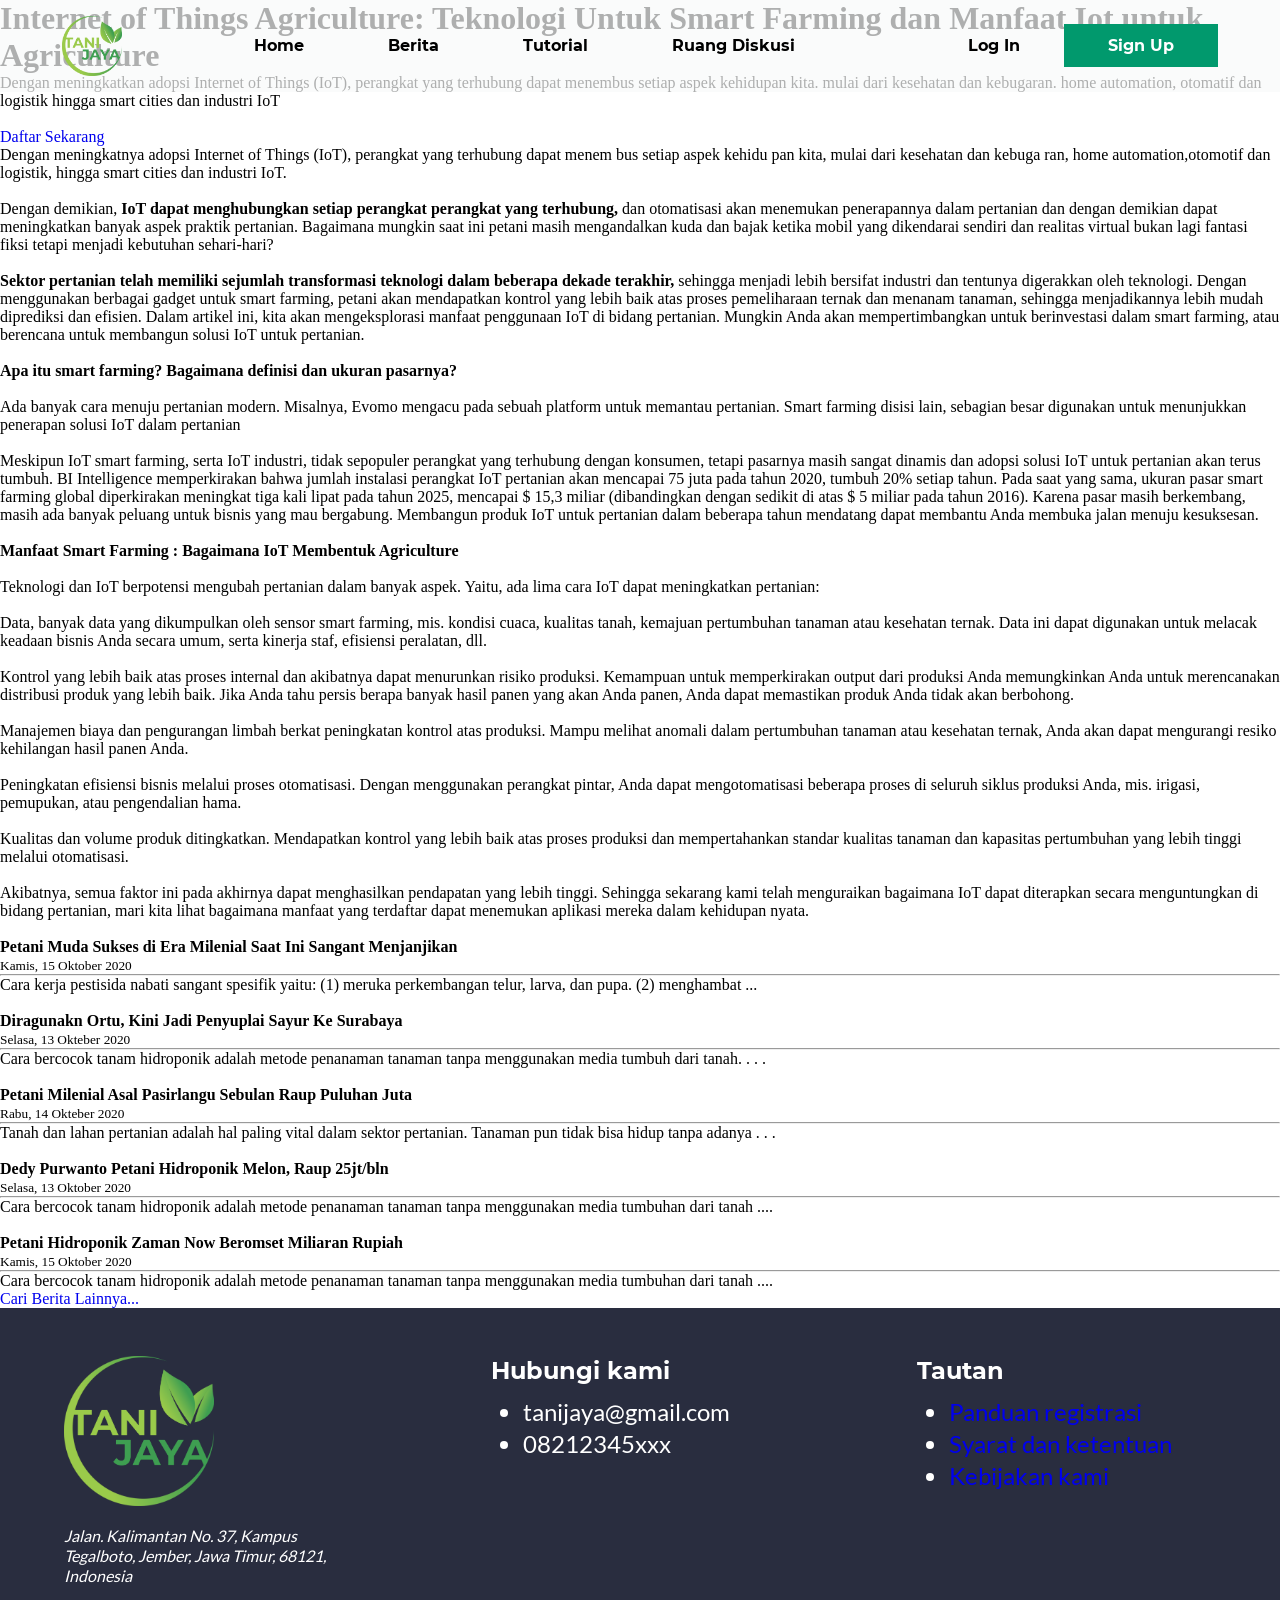
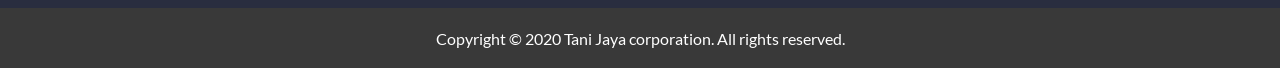
==== berita.html @ a533e1bf "menyelsaikan halaman web berita" ====
<!DOCTYPE html>
<html lang="en">
<head>
    <meta charset="UTF-8">
    <meta name="viewport" content="width=device-width, initial-scale=1.0">
    <title>Berita</title>
    <link rel="stylesheet" href="css/global.css">
    <link rel="stylesheet" href="css/berita.css">
</head>
<body>
    
   <nav>
       <div class="container">
           <div class="logo">
               <a href="index.html">
                   <img src="images/LOGO.png" alt="">
               </a>
           </div>
           <div class="fitur">
               <ul>
                   <li><a href="index.html">Home</a></li> 
                   <li><a href="berita.html">Berita</a></li>
                   <li><a href="tutorial.html">Tutorial</a></li>
                   <li><a href="ruangDiskusi.html">Ruang Diskusi</a></li>
               </ul>
           </div>
           <div class="login">
               <ul>
                   <li class="buton"><a href="login.html">Log In</a></li>
                   <li class="button"><a href="register.html">Sign Up</a></li>
               </ul>
           </div>
       </div>
   </nav> 

    <div class="content_banner">
        <div class="content">
            <h1>Internet of Things Agriculture: Teknologi Untuk Smart Farming dan Manfaat Iot untuk Agriculture</h1>
            <p>Dengan meningkatkan adopsi Internet of Things (IoT), perangkat yang terhubung dapat menembus setiap aspek kehidupan kita. 
                mulai dari kesehatan dan kebugaran. home automation, otomatif dan logistik hingga smart cities dan industri IoT</p>
            <br>
            <span class="button"><a href="register.html">Daftar Sekarang</a></span>
        </div>
    </div>

    <div class="content_berita">
        <p>Dengan meningkatnya adopsi Internet of Things (IoT), perangkat yang terhubung dapat menem bus setiap aspek kehidu pan kita, mulai dari kesehatan 
            dan kebuga ran, home automation,otomotif dan logistik, hingga smart cities dan industri IoT.</p>
        <br>
        <p>Dengan demikian,<b> IoT dapat menghubungkan setiap perangkat perangkat yang terhubung,</b> dan otomatisasi akan menemukan penerapannya dalam 
            pertanian dan dengan demikian dapat meningkatkan banyak aspek praktik pertanian. Bagaimana mungkin saat ini petani masih mengandalkan 
            kuda dan bajak ketika mobil yang dikendarai sendiri dan realitas virtual bukan lagi fantasi fiksi tetapi menjadi kebutuhan sehari-hari?</p>

        <img src="images/berita/sapi.jpeg" alt="">

        <p><b>Sektor pertanian telah memiliki sejumlah transformasi teknologi dalam beberapa dekade terakhir,</b> sehingga menjadi lebih bersifat industri dan 
            tentunya digerakkan oleh teknologi. Dengan menggunakan berbagai gadget untuk smart farming, petani akan mendapatkan kontrol yang lebih baik atas proses 
            pemeliharaan ternak dan menanam tanaman, sehingga menjadikannya lebih mudah diprediksi dan efisien. Dalam artikel ini, kita akan mengeksplorasi manfaat
            penggunaan IoT di bidang pertanian. Mungkin Anda akan mempertimbangkan untuk berinvestasi dalam smart farming, atau berencana untuk membangun solusi IoT 
            untuk pertanian.</p>
        <br>

        <p><b>Apa itu smart farming? Bagaimana definisi dan ukuran pasarnya? </b></p>
        <br>
        <p>Ada banyak cara menuju pertanian modern. Misalnya, Evomo mengacu pada sebuah platform untuk memantau pertanian. Smart farming disisi lain, sebagian besar digunakan untuk menunjukkan penerapan solusi IoT dalam pertanian</p>
        
            <img src="images/berita/iot.jpg" alt="">
        
        <p>Meskipun IoT smart farming, serta IoT industri, tidak sepopuler perangkat yang terhubung dengan konsumen, tetapi pasarnya masih sangat dinamis dan adopsi 
            solusi IoT untuk pertanian akan terus tumbuh. BI Intelligence memperkirakan bahwa jumlah instalasi perangkat IoT pertanian akan mencapai 75 juta pada 
            tahun 2020, tumbuh 20% setiap tahun. Pada saat yang sama, ukuran pasar smart farming global diperkirakan meningkat tiga kali lipat pada tahun 2025, 
            mencapai $ 15,3 miliar (dibandingkan dengan sedikit di atas $ 5 miliar pada tahun 2016). Karena pasar masih berkembang, masih ada banyak peluang untuk 
            bisnis yang mau bergabung. Membangun produk IoT untuk pertanian dalam beberapa tahun mendatang dapat membantu Anda membuka jalan menuju kesuksesan.</p>
        <br>
        <p><b>Manfaat Smart Farming : Bagaimana IoT Membentuk Agriculture </b></p>
        <br>
        <p>Teknologi dan IoT berpotensi mengubah pertanian dalam banyak aspek. Yaitu, ada lima cara IoT dapat meningkatkan pertanian: </p>
        <br>
        <p>Data, banyak data yang dikumpulkan oleh sensor smart farming, mis. kondisi cuaca, kualitas tanah, kemajuan pertumbuhan tanaman atau kesehatan ternak. 
            Data ini dapat digunakan untuk melacak keadaan bisnis Anda secara umum, serta kinerja staf, efisiensi peralatan, dll.</p>
        <br>
        <p>Kontrol yang lebih baik atas proses internal dan akibatnya dapat menurunkan risiko produksi. Kemampuan untuk memperkirakan output dari produksi Anda 
            memungkinkan Anda untuk merencanakan distribusi produk yang lebih baik. Jika Anda tahu persis berapa banyak hasil panen yang akan Anda panen, Anda dapat 
            memastikan produk Anda tidak akan berbohong.</p>
        <br>
        <p>Manajemen biaya dan pengurangan limbah berkat peningkatan kontrol atas produksi. Mampu melihat anomali dalam pertumbuhan tanaman atau kesehatan ternak, 
            Anda akan dapat mengurangi resiko kehilangan hasil panen Anda.</p>
        <br>
        <p>Peningkatan efisiensi bisnis melalui proses otomatisasi. Dengan menggunakan perangkat pintar, Anda dapat mengotomatisasi beberapa proses di seluruh 
            siklus produksi Anda, mis. irigasi, pemupukan, atau pengendalian hama.</p>
        <br>
        <p>Kualitas dan volume produk ditingkatkan. Mendapatkan kontrol yang lebih baik atas proses produksi dan mempertahankan standar kualitas tanaman dan 
            kapasitas pertumbuhan yang lebih tinggi melalui otomatisasi.</p>
        <br>
        <p>Akibatnya, semua faktor ini pada akhirnya dapat menghasilkan pendapatan yang lebih tinggi. Sehingga sekarang kami telah menguraikan bagaimana IoT dapat 
            diterapkan secara menguntungkan di bidang pertanian, mari kita lihat bagaimana manfaat yang terdaftar dapat menemukan aplikasi mereka dalam kehidupan nyata.</p>
    </div>

    <div class="berita_samping">
        <div class="card">
            <div class="gambar">
                <img src="images/berita/sayur1.jpg" alt="">
            </div>
            <div class="text">
                <h4>Petani Muda Sukses di Era Milenial Saat Ini Sangant Menjanjikan</h4>
                <small>Kamis, 15 Oktober 2020</small>
                <hr>
                <p>Cara kerja pestisida nabati sangant spesifik yaitu: (1) meruka perkembangan telur, larva, dan pupa. (2) menghambat ...</p>
            </div>
        </div>

        <div class="card">
            <div class="gambar">
                <img src="images/berita/sayur2.jpg" alt="">
            </div>
            <div class="text">
                <h4>Diragunakn Ortu, Kini Jadi Penyuplai Sayur Ke Surabaya</h4>
                <small>Selasa, 13 Okteber 2020</small>
                <hr>
                <p>Cara bercocok tanam hidroponik adalah metode penanaman tanaman tanpa menggunakan media tumbuh dari tanah.
                    . . .</p>
            </div>
        </div>

        <div class="card">
            <div class="gambar">
                <img src="images/berita/paprika.jpg" alt="">
            </div>
            <div class="text">
                <h4>Petani Milenial Asal Pasirlangu Sebulan Raup Puluhan Juta</h4>
                <small>Rabu, 14 Okteber 2020</small>
                <hr>
                <p>Tanah dan lahan pertanian adalah hal paling vital dalam sektor pertanian. Tanaman pun tidak bisa hidup
                    tanpa adanya . . .</p>
            </div>
        </div>

        <div class="card">
            <div class="gambar">
                <img src="images/berita/melon.jpeg" alt="">
            </div>
            <div class="text">
                <h4>Dedy Purwanto Petani Hidroponik Melon, Raup 25jt/bln</h4>
                <small>Selasa, 13 Oktober 2020</small>
                <hr>
                <p>Cara bercocok tanam hidroponik adalah metode penanaman tanaman tanpa menggunakan media tumbuhan dari 
                    tanah ....</p>
            </div>
        </div>

        <div class="card">
            <div class="gambar">
                <img src="images/berita/sayur3.jpg" alt="">
            </div>
            <div class="text">
                <h4>Petani Hidroponik Zaman Now Beromset Miliaran Rupiah</h4>
                <small>Kamis, 15 Oktober 2020</small>
                <hr>
                <p>Cara bercocok tanam hidroponik adalah metode penanaman tanaman tanpa menggunakan media tumbuhan dari 
                    tanah ....</p> 
            </div>
        </div>
        <a class="link" href="#">Cari Berita Lainnya...</a>
    </div>

    <div class="footer1 flex">
        <div class="content">
            <img src="images/LOGO.png" alt="">
            <div class="">
                <i>Jalan. Kalimantan No. 37, Kampus Tegalboto, Jember, Jawa Timur, 68121, Indonesia</i>
            </div>
        </div>
        <div class="content">
            <h2>Hubungi kami</h2>
            <ul>
                <li>tanijaya@gmail.com</li>
                <li>08212345xxx</li>
            </ul>
        </div>
        <div class="content">
            <h2>Tautan</h2>
            <ul>
                <li><a href="#">Panduan registrasi</a></li>
                <li><a href="#">Syarat dan ketentuan</a></li>
                <li><a href="#">Kebijakan kami</a></li>
            </ul>
        </div>
    </div>

    <div class="footer2 flex">
        <small>Copyright © 2020 Tani Jaya corporation. All rights reserved.</small>
    </div>
</body>
</html>
---- css/global.css ----
* {
  padding: 0;
  margin: 0;
  text-decoration: none;
  box-sizing: border-box;
}

:root {
  --hijau-tua: #01996D;
  --hijau-muda: #A0EA26;
}

.flex {
  display: flex;
}


/* NAVBAR */
nav {
  width: 100%;
  background: rgba(248, 249, 250, .7);
  position: fixed;
}

nav .container {
  display: flex;
  justify-content: space-around;
  width: 100%;
  padding: 1rem;
}

.logo {
  height: 60px;
  width: 60px;
}

.logo img {
  height: 100%;
  width: 100%;
}

.fitur ul,
.login ul {
  margin: 0 auto;
  padding: 0;
}

.fitur ul li,
.login ul li {
  list-style: none;
  display: inline-block;
  padding: 20px;
  transition: .5s;
}

.fitur ul li a:hover {
  background: var(--hijau-tua);
  color: #fff;
}

.fitur ul li a,
.login ul li a {
  text-decoration: none;
  color: black;
  padding: 20px;
  font-family: "Montserrat-Bold";
  transition: 0.2s;
}

.login ul li a:hover {
  border-bottom: 3px solid var(--hijau-tua);
}

.login .button {
  padding: 12px 24px;
  background: var(--hijau-tua);
  color: #fff;
}

.login .button a {
  color: #fff;
}

/* FOOTER */
.footer1 {
  height: 300px;
  background: #292D3F;
}

.footer1 .content {
  width: 33.33vmax;
  padding: 3rem 4rem;
  color: #fff;
}

.footer1 .content:nth-child(1) img {
  height: 150px;
  width: 150px;
  margin-bottom: 1rem;
}

.footer1 .content:nth-child(1) i {
  font-family: "Lato-Regular";
}

.footer1 .content:nth-child(2) h2,
.footer1 .content:nth-child(3) h2 {
  font-family: "Montserrat-Bold";
}

.footer1 .content:nth-child(2) ul,
.footer1 .content:nth-child(3) ul {
  font-family: "Lato-Regular";
  padding: 0.7rem 2rem;
  font-size: 1.5rem;
  line-height: 2rem;
}

.footer2 {
  height: 60px;
  background: #393939;
}

.footer2 small {
  margin: auto;
  color: #fff;
  font-size: 1rem;
  font-family: "Lato-Regular";
}

/* FONT */

@font-face {
  font-family: Montserrat-Bold;
  src: url('../font/montserrat/Montserrat-Bold.ttf');
}

@font-face {
  font-family: Montserrat-Regular;
  src: url('../font/montserrat/Montserrat-Regular.ttf');
}

@font-face {
  font-family: Montserrat-Light;
  src: url('../font/montserrat/Montserrat-Light.ttf');
}

@font-face {
  font-family: Georgia-Bold;
  src: url('../font/georgia/georgiab.woff');
}

@font-face {
  font-family: Lato-Regular;
  src: url('../font/Lato/Lato-Regular.ttf');
}
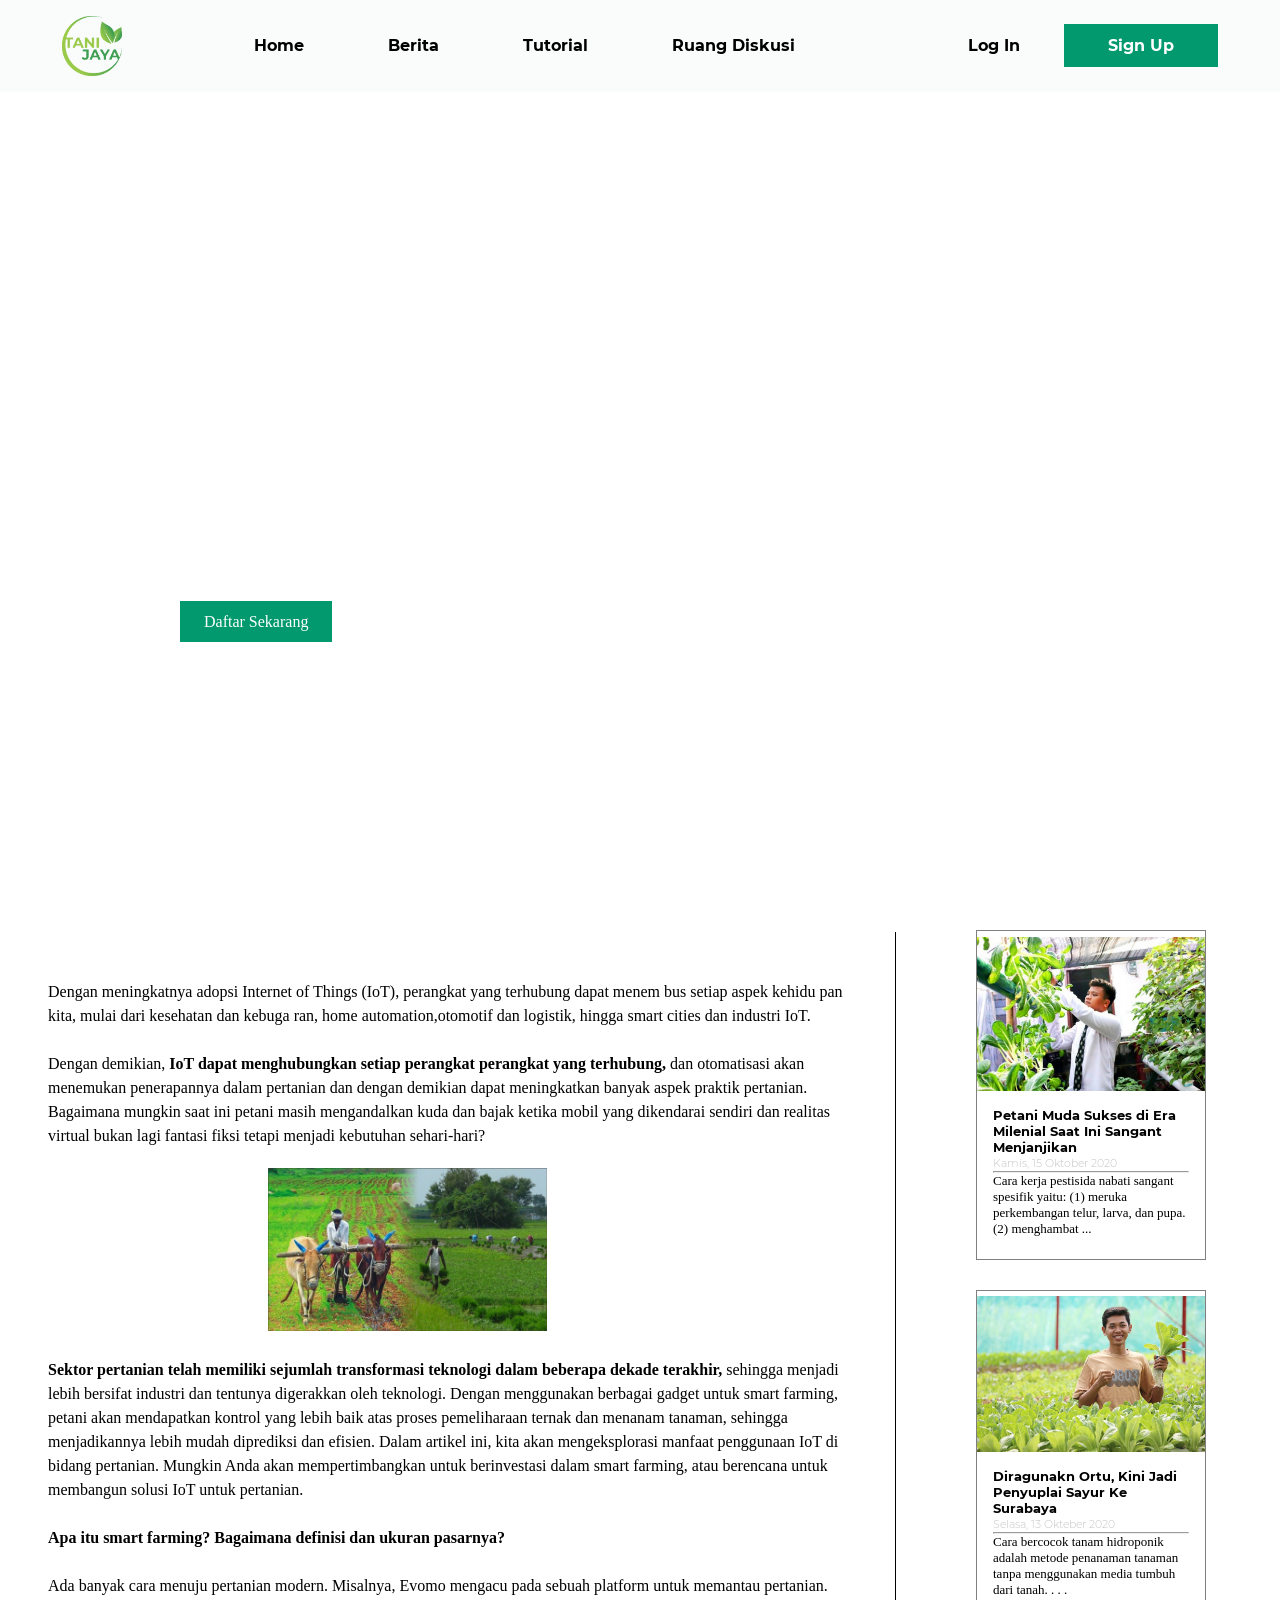
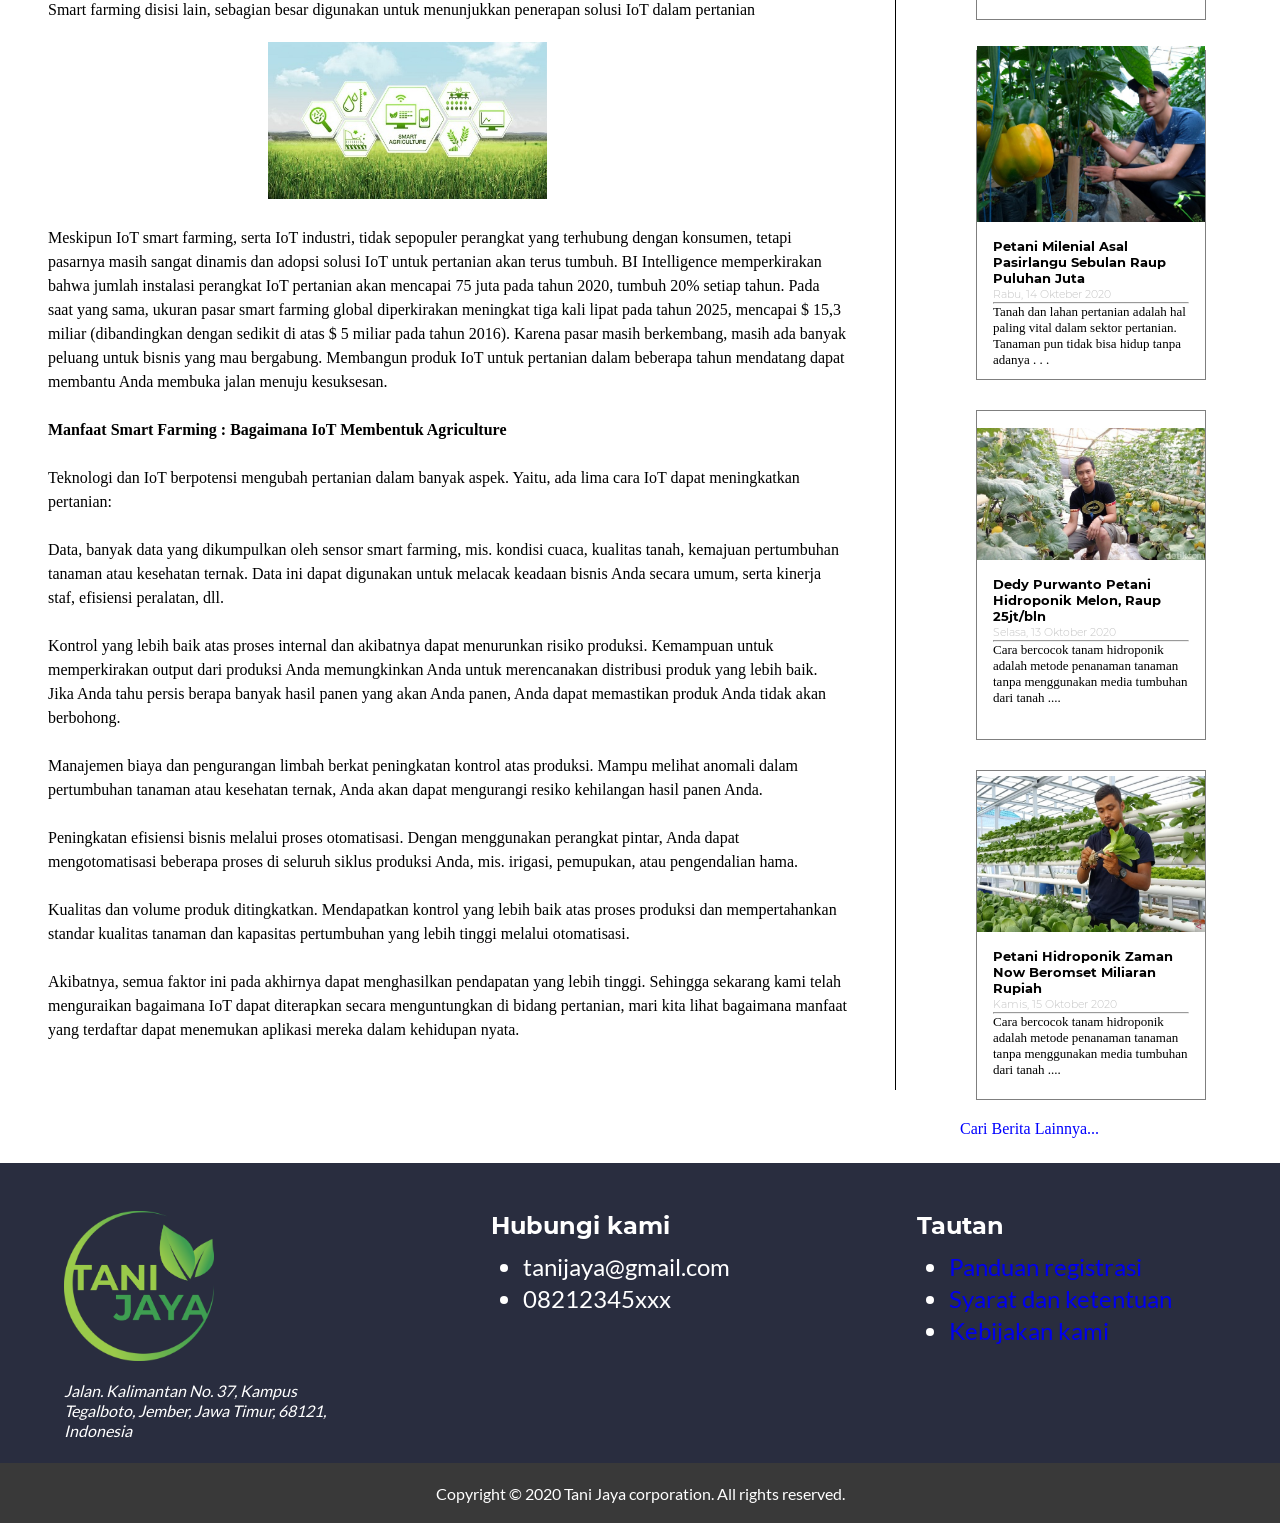
==== commit a851635e: "responsif berita" ====
--- a/berita.html
+++ b/berita.html
@@ -1,194 +1,229 @@
 <!DOCTYPE html>
 <html lang="en">
+
 <head>
-    <meta charset="UTF-8">
-    <meta name="viewport" content="width=device-width, initial-scale=1.0">
-    <title>Berita</title>
-    <link rel="stylesheet" href="css/global.css">
-    <link rel="stylesheet" href="css/berita.css">
+  <meta charset="UTF-8">
+  <meta name="viewport" content="width=device-width, initial-scale=1.0">
+  <title>Berita</title>
+  <link rel="stylesheet" href="css/global.css">
+  <link rel="stylesheet" href="css/berita.css">
 </head>
+
 <body>
-    
-   <nav>
-       <div class="container">
-           <div class="logo">
-               <a href="index.html">
-                   <img src="images/LOGO.png" alt="">
-               </a>
-           </div>
-           <div class="fitur">
-               <ul>
-                   <li><a href="index.html">Home</a></li> 
-                   <li><a href="berita.html">Berita</a></li>
-                   <li><a href="tutorial.html">Tutorial</a></li>
-                   <li><a href="ruangDiskusi.html">Ruang Diskusi</a></li>
-               </ul>
-           </div>
-           <div class="login">
-               <ul>
-                   <li class="buton"><a href="login.html">Log In</a></li>
-                   <li class="button"><a href="register.html">Sign Up</a></li>
-               </ul>
-           </div>
-       </div>
-   </nav> 
-
-    <div class="content_banner">
-        <div class="content">
-            <h1>Internet of Things Agriculture: Teknologi Untuk Smart Farming dan Manfaat Iot untuk Agriculture</h1>
-            <p>Dengan meningkatkan adopsi Internet of Things (IoT), perangkat yang terhubung dapat menembus setiap aspek kehidupan kita. 
-                mulai dari kesehatan dan kebugaran. home automation, otomatif dan logistik hingga smart cities dan industri IoT</p>
-            <br>
-            <span class="button"><a href="register.html">Daftar Sekarang</a></span>
-        </div>
-    </div>
-
-    <div class="content_berita">
-        <p>Dengan meningkatnya adopsi Internet of Things (IoT), perangkat yang terhubung dapat menem bus setiap aspek kehidu pan kita, mulai dari kesehatan 
-            dan kebuga ran, home automation,otomotif dan logistik, hingga smart cities dan industri IoT.</p>
-        <br>
-        <p>Dengan demikian,<b> IoT dapat menghubungkan setiap perangkat perangkat yang terhubung,</b> dan otomatisasi akan menemukan penerapannya dalam 
-            pertanian dan dengan demikian dapat meningkatkan banyak aspek praktik pertanian. Bagaimana mungkin saat ini petani masih mengandalkan 
-            kuda dan bajak ketika mobil yang dikendarai sendiri dan realitas virtual bukan lagi fantasi fiksi tetapi menjadi kebutuhan sehari-hari?</p>
-
-        <img src="images/berita/sapi.jpeg" alt="">
-
-        <p><b>Sektor pertanian telah memiliki sejumlah transformasi teknologi dalam beberapa dekade terakhir,</b> sehingga menjadi lebih bersifat industri dan 
-            tentunya digerakkan oleh teknologi. Dengan menggunakan berbagai gadget untuk smart farming, petani akan mendapatkan kontrol yang lebih baik atas proses 
-            pemeliharaan ternak dan menanam tanaman, sehingga menjadikannya lebih mudah diprediksi dan efisien. Dalam artikel ini, kita akan mengeksplorasi manfaat
-            penggunaan IoT di bidang pertanian. Mungkin Anda akan mempertimbangkan untuk berinvestasi dalam smart farming, atau berencana untuk membangun solusi IoT 
-            untuk pertanian.</p>
-        <br>
-
-        <p><b>Apa itu smart farming? Bagaimana definisi dan ukuran pasarnya? </b></p>
-        <br>
-        <p>Ada banyak cara menuju pertanian modern. Misalnya, Evomo mengacu pada sebuah platform untuk memantau pertanian. Smart farming disisi lain, sebagian besar digunakan untuk menunjukkan penerapan solusi IoT dalam pertanian</p>
-        
-            <img src="images/berita/iot.jpg" alt="">
-        
-        <p>Meskipun IoT smart farming, serta IoT industri, tidak sepopuler perangkat yang terhubung dengan konsumen, tetapi pasarnya masih sangat dinamis dan adopsi 
-            solusi IoT untuk pertanian akan terus tumbuh. BI Intelligence memperkirakan bahwa jumlah instalasi perangkat IoT pertanian akan mencapai 75 juta pada 
-            tahun 2020, tumbuh 20% setiap tahun. Pada saat yang sama, ukuran pasar smart farming global diperkirakan meningkat tiga kali lipat pada tahun 2025, 
-            mencapai $ 15,3 miliar (dibandingkan dengan sedikit di atas $ 5 miliar pada tahun 2016). Karena pasar masih berkembang, masih ada banyak peluang untuk 
-            bisnis yang mau bergabung. Membangun produk IoT untuk pertanian dalam beberapa tahun mendatang dapat membantu Anda membuka jalan menuju kesuksesan.</p>
-        <br>
-        <p><b>Manfaat Smart Farming : Bagaimana IoT Membentuk Agriculture </b></p>
-        <br>
-        <p>Teknologi dan IoT berpotensi mengubah pertanian dalam banyak aspek. Yaitu, ada lima cara IoT dapat meningkatkan pertanian: </p>
-        <br>
-        <p>Data, banyak data yang dikumpulkan oleh sensor smart farming, mis. kondisi cuaca, kualitas tanah, kemajuan pertumbuhan tanaman atau kesehatan ternak. 
-            Data ini dapat digunakan untuk melacak keadaan bisnis Anda secara umum, serta kinerja staf, efisiensi peralatan, dll.</p>
-        <br>
-        <p>Kontrol yang lebih baik atas proses internal dan akibatnya dapat menurunkan risiko produksi. Kemampuan untuk memperkirakan output dari produksi Anda 
-            memungkinkan Anda untuk merencanakan distribusi produk yang lebih baik. Jika Anda tahu persis berapa banyak hasil panen yang akan Anda panen, Anda dapat 
-            memastikan produk Anda tidak akan berbohong.</p>
-        <br>
-        <p>Manajemen biaya dan pengurangan limbah berkat peningkatan kontrol atas produksi. Mampu melihat anomali dalam pertumbuhan tanaman atau kesehatan ternak, 
-            Anda akan dapat mengurangi resiko kehilangan hasil panen Anda.</p>
-        <br>
-        <p>Peningkatan efisiensi bisnis melalui proses otomatisasi. Dengan menggunakan perangkat pintar, Anda dapat mengotomatisasi beberapa proses di seluruh 
-            siklus produksi Anda, mis. irigasi, pemupukan, atau pengendalian hama.</p>
-        <br>
-        <p>Kualitas dan volume produk ditingkatkan. Mendapatkan kontrol yang lebih baik atas proses produksi dan mempertahankan standar kualitas tanaman dan 
-            kapasitas pertumbuhan yang lebih tinggi melalui otomatisasi.</p>
-        <br>
-        <p>Akibatnya, semua faktor ini pada akhirnya dapat menghasilkan pendapatan yang lebih tinggi. Sehingga sekarang kami telah menguraikan bagaimana IoT dapat 
-            diterapkan secara menguntungkan di bidang pertanian, mari kita lihat bagaimana manfaat yang terdaftar dapat menemukan aplikasi mereka dalam kehidupan nyata.</p>
-    </div>
-
-    <div class="berita_samping">
-        <div class="card">
-            <div class="gambar">
-                <img src="images/berita/sayur1.jpg" alt="">
-            </div>
-            <div class="text">
-                <h4>Petani Muda Sukses di Era Milenial Saat Ini Sangant Menjanjikan</h4>
-                <small>Kamis, 15 Oktober 2020</small>
-                <hr>
-                <p>Cara kerja pestisida nabati sangant spesifik yaitu: (1) meruka perkembangan telur, larva, dan pupa. (2) menghambat ...</p>
-            </div>
-        </div>
-
-        <div class="card">
-            <div class="gambar">
-                <img src="images/berita/sayur2.jpg" alt="">
-            </div>
-            <div class="text">
-                <h4>Diragunakn Ortu, Kini Jadi Penyuplai Sayur Ke Surabaya</h4>
-                <small>Selasa, 13 Okteber 2020</small>
-                <hr>
-                <p>Cara bercocok tanam hidroponik adalah metode penanaman tanaman tanpa menggunakan media tumbuh dari tanah.
-                    . . .</p>
-            </div>
-        </div>
-
-        <div class="card">
-            <div class="gambar">
-                <img src="images/berita/paprika.jpg" alt="">
-            </div>
-            <div class="text">
-                <h4>Petani Milenial Asal Pasirlangu Sebulan Raup Puluhan Juta</h4>
-                <small>Rabu, 14 Okteber 2020</small>
-                <hr>
-                <p>Tanah dan lahan pertanian adalah hal paling vital dalam sektor pertanian. Tanaman pun tidak bisa hidup
-                    tanpa adanya . . .</p>
-            </div>
-        </div>
-
-        <div class="card">
-            <div class="gambar">
-                <img src="images/berita/melon.jpeg" alt="">
-            </div>
-            <div class="text">
-                <h4>Dedy Purwanto Petani Hidroponik Melon, Raup 25jt/bln</h4>
-                <small>Selasa, 13 Oktober 2020</small>
-                <hr>
-                <p>Cara bercocok tanam hidroponik adalah metode penanaman tanaman tanpa menggunakan media tumbuhan dari 
-                    tanah ....</p>
-            </div>
-        </div>
-
-        <div class="card">
-            <div class="gambar">
-                <img src="images/berita/sayur3.jpg" alt="">
-            </div>
-            <div class="text">
-                <h4>Petani Hidroponik Zaman Now Beromset Miliaran Rupiah</h4>
-                <small>Kamis, 15 Oktober 2020</small>
-                <hr>
-                <p>Cara bercocok tanam hidroponik adalah metode penanaman tanaman tanpa menggunakan media tumbuhan dari 
-                    tanah ....</p> 
-            </div>
-        </div>
-        <a class="link" href="#">Cari Berita Lainnya...</a>
-    </div>
-
-    <div class="footer1 flex">
-        <div class="content">
-            <img src="images/LOGO.png" alt="">
-            <div class="">
-                <i>Jalan. Kalimantan No. 37, Kampus Tegalboto, Jember, Jawa Timur, 68121, Indonesia</i>
-            </div>
-        </div>
-        <div class="content">
-            <h2>Hubungi kami</h2>
-            <ul>
-                <li>tanijaya@gmail.com</li>
-                <li>08212345xxx</li>
-            </ul>
-        </div>
-        <div class="content">
-            <h2>Tautan</h2>
-            <ul>
-                <li><a href="#">Panduan registrasi</a></li>
-                <li><a href="#">Syarat dan ketentuan</a></li>
-                <li><a href="#">Kebijakan kami</a></li>
-            </ul>
-        </div>
-    </div>
-
-    <div class="footer2 flex">
-        <small>Copyright © 2020 Tani Jaya corporation. All rights reserved.</small>
-    </div>
+
+  <nav>
+    <div class="container">
+      <div class="logo">
+        <a href="index.html">
+          <img src="images/LOGO.png" alt="">
+        </a>
+      </div>
+      <div class="fitur">
+        <ul>
+          <li><a href="index.html">Home</a></li>
+          <li><a href="berita.html">Berita</a></li>
+          <li><a href="tutorial.html">Tutorial</a></li>
+          <li><a href="ruangDiskusi.html">Ruang Diskusi</a></li>
+        </ul>
+      </div>
+      <div class="login">
+        <ul>
+          <li class="buton"><a href="login.html">Log In</a></li>
+          <li class="button"><a href="register.html">Sign Up</a></li>
+        </ul>
+      </div>
+    </div>
+  </nav>
+
+  <div class="content_banner">
+    <div class="content">
+      <h1>Internet of Things Agriculture: Teknologi Untuk Smart Farming dan Manfaat Iot untuk Agriculture</h1>
+      <p>Dengan meningkatkan adopsi Internet of Things (IoT), perangkat yang terhubung dapat menembus setiap aspek
+        kehidupan kita.
+        mulai dari kesehatan dan kebugaran. home automation, otomatif dan logistik hingga smart cities dan
+        industri IoT</p>
+      <br>
+      <span class="button"><a href="register.html">Daftar Sekarang</a></span>
+    </div>
+  </div>
+
+  <div class="content_berita">
+    <p>Dengan meningkatnya adopsi Internet of Things (IoT), perangkat yang terhubung dapat menem bus setiap aspek
+      kehidu pan kita, mulai dari kesehatan
+      dan kebuga ran, home automation,otomotif dan logistik, hingga smart cities dan industri IoT.</p>
+    <br>
+    <p>Dengan demikian,<b> IoT dapat menghubungkan setiap perangkat perangkat yang terhubung,</b> dan otomatisasi
+      akan menemukan penerapannya dalam
+      pertanian dan dengan demikian dapat meningkatkan banyak aspek praktik pertanian. Bagaimana mungkin saat ini
+      petani masih mengandalkan
+      kuda dan bajak ketika mobil yang dikendarai sendiri dan realitas virtual bukan lagi fantasi fiksi tetapi
+      menjadi kebutuhan sehari-hari?</p>
+
+    <img src="images/berita/sapi.jpeg" alt="">
+
+    <p><b>Sektor pertanian telah memiliki sejumlah transformasi teknologi dalam beberapa dekade terakhir,</b>
+      sehingga menjadi lebih bersifat industri dan
+      tentunya digerakkan oleh teknologi. Dengan menggunakan berbagai gadget untuk smart farming, petani akan
+      mendapatkan kontrol yang lebih baik atas proses
+      pemeliharaan ternak dan menanam tanaman, sehingga menjadikannya lebih mudah diprediksi dan efisien. Dalam
+      artikel ini, kita akan mengeksplorasi manfaat
+      penggunaan IoT di bidang pertanian. Mungkin Anda akan mempertimbangkan untuk berinvestasi dalam smart
+      farming, atau berencana untuk membangun solusi IoT
+      untuk pertanian.</p>
+    <br>
+
+    <p><b>Apa itu smart farming? Bagaimana definisi dan ukuran pasarnya? </b></p>
+    <br>
+    <p>Ada banyak cara menuju pertanian modern. Misalnya, Evomo mengacu pada sebuah platform untuk memantau
+      pertanian. Smart farming disisi lain, sebagian besar digunakan untuk menunjukkan penerapan solusi IoT dalam
+      pertanian</p>
+
+    <img src="images/berita/iot.jpg" alt="">
+
+    <p>Meskipun IoT smart farming, serta IoT industri, tidak sepopuler perangkat yang terhubung dengan konsumen,
+      tetapi pasarnya masih sangat dinamis dan adopsi
+      solusi IoT untuk pertanian akan terus tumbuh. BI Intelligence memperkirakan bahwa jumlah instalasi perangkat
+      IoT pertanian akan mencapai 75 juta pada
+      tahun 2020, tumbuh 20% setiap tahun. Pada saat yang sama, ukuran pasar smart farming global diperkirakan
+      meningkat tiga kali lipat pada tahun 2025,
+      mencapai $ 15,3 miliar (dibandingkan dengan sedikit di atas $ 5 miliar pada tahun 2016). Karena pasar masih
+      berkembang, masih ada banyak peluang untuk
+      bisnis yang mau bergabung. Membangun produk IoT untuk pertanian dalam beberapa tahun mendatang dapat
+      membantu Anda membuka jalan menuju kesuksesan.</p>
+    <br>
+    <p><b>Manfaat Smart Farming : Bagaimana IoT Membentuk Agriculture </b></p>
+    <br>
+    <p>Teknologi dan IoT berpotensi mengubah pertanian dalam banyak aspek. Yaitu, ada lima cara IoT dapat
+      meningkatkan pertanian: </p>
+    <br>
+    <p>Data, banyak data yang dikumpulkan oleh sensor smart farming, mis. kondisi cuaca, kualitas tanah, kemajuan
+      pertumbuhan tanaman atau kesehatan ternak.
+      Data ini dapat digunakan untuk melacak keadaan bisnis Anda secara umum, serta kinerja staf, efisiensi
+      peralatan, dll.</p>
+    <br>
+    <p>Kontrol yang lebih baik atas proses internal dan akibatnya dapat menurunkan risiko produksi. Kemampuan untuk
+      memperkirakan output dari produksi Anda
+      memungkinkan Anda untuk merencanakan distribusi produk yang lebih baik. Jika Anda tahu persis berapa banyak
+      hasil panen yang akan Anda panen, Anda dapat
+      memastikan produk Anda tidak akan berbohong.</p>
+    <br>
+    <p>Manajemen biaya dan pengurangan limbah berkat peningkatan kontrol atas produksi. Mampu melihat anomali dalam
+      pertumbuhan tanaman atau kesehatan ternak,
+      Anda akan dapat mengurangi resiko kehilangan hasil panen Anda.</p>
+    <br>
+    <p>Peningkatan efisiensi bisnis melalui proses otomatisasi. Dengan menggunakan perangkat pintar, Anda dapat
+      mengotomatisasi beberapa proses di seluruh
+      siklus produksi Anda, mis. irigasi, pemupukan, atau pengendalian hama.</p>
+    <br>
+    <p>Kualitas dan volume produk ditingkatkan. Mendapatkan kontrol yang lebih baik atas proses produksi dan
+      mempertahankan standar kualitas tanaman dan
+      kapasitas pertumbuhan yang lebih tinggi melalui otomatisasi.</p>
+    <br>
+    <p>Akibatnya, semua faktor ini pada akhirnya dapat menghasilkan pendapatan yang lebih tinggi. Sehingga sekarang
+      kami telah menguraikan bagaimana IoT dapat
+      diterapkan secara menguntungkan di bidang pertanian, mari kita lihat bagaimana manfaat yang terdaftar dapat
+      menemukan aplikasi mereka dalam kehidupan nyata.</p>
+  </div>
+
+  <div class="berita_samping">
+    <div class="card">
+      <div class="gambar">
+        <img src="images/berita/sayur1.jpg" alt="">
+      </div>
+      <div class="text">
+        <h4>Petani Muda Sukses di Era Milenial Saat Ini Sangant Menjanjikan</h4>
+        <small>Kamis, 15 Oktober 2020</small>
+        <hr>
+        <p>Cara kerja pestisida nabati sangant spesifik yaitu: (1) meruka perkembangan telur, larva, dan pupa.
+          (2) menghambat ...</p>
+      </div>
+    </div>
+
+    <div class="card">
+      <div class="gambar">
+        <img src="images/berita/sayur2.jpg" alt="">
+      </div>
+      <div class="text">
+        <h4>Diragunakn Ortu, Kini Jadi Penyuplai Sayur Ke Surabaya</h4>
+        <small>Selasa, 13 Okteber 2020</small>
+        <hr>
+        <p>Cara bercocok tanam hidroponik adalah metode penanaman tanaman tanpa menggunakan media tumbuh dari
+          tanah.
+          . . .</p>
+      </div>
+    </div>
+
+    <div class="card">
+      <div class="gambar">
+        <img src="images/berita/paprika.jpg" alt="">
+      </div>
+      <div class="text">
+        <h4>Petani Milenial Asal Pasirlangu Sebulan Raup Puluhan Juta</h4>
+        <small>Rabu, 14 Okteber 2020</small>
+        <hr>
+        <p>Tanah dan lahan pertanian adalah hal paling vital dalam sektor pertanian. Tanaman pun tidak bisa
+          hidup
+          tanpa adanya . . .</p>
+      </div>
+    </div>
+
+    <div class="card">
+      <div class="gambar">
+        <img src="images/berita/melon.jpeg" alt="">
+      </div>
+      <div class="text">
+        <h4>Dedy Purwanto Petani Hidroponik Melon, Raup 25jt/bln</h4>
+        <small>Selasa, 13 Oktober 2020</small>
+        <hr>
+        <p>Cara bercocok tanam hidroponik adalah metode penanaman tanaman tanpa menggunakan media tumbuhan dari
+          tanah ....</p>
+      </div>
+    </div>
+
+    <div class="card">
+      <div class="gambar">
+        <img src="images/berita/sayur3.jpg" alt="">
+      </div>
+      <div class="text">
+        <h4>Petani Hidroponik Zaman Now Beromset Miliaran Rupiah</h4>
+        <small>Kamis, 15 Oktober 2020</small>
+        <hr>
+        <p>Cara bercocok tanam hidroponik adalah metode penanaman tanaman tanpa menggunakan media tumbuhan dari
+          tanah ....</p>
+      </div>
+    </div>
+    <div class="cari-berita">
+      <a class="link" href="#">Cari Berita Lainnya...</a>
+    </div>
+  </div>
+
+  <div class="footer1 flex">
+    <div class="content">
+      <img src="images/LOGO.png" alt="">
+      <div class="">
+        <i>Jalan. Kalimantan No. 37, Kampus Tegalboto, Jember, Jawa Timur, 68121, Indonesia</i>
+      </div>
+    </div>
+    <div class="content">
+      <h2>Hubungi kami</h2>
+      <ul>
+        <li>tanijaya@gmail.com</li>
+        <li>08212345xxx</li>
+      </ul>
+    </div>
+    <div class="content">
+      <h2>Tautan</h2>
+      <ul>
+        <li><a href="#">Panduan registrasi</a></li>
+        <li><a href="#">Syarat dan ketentuan</a></li>
+        <li><a href="#">Kebijakan kami</a></li>
+      </ul>
+    </div>
+  </div>
+
+  <div class="footer2 flex">
+    <small>Copyright © 2020 Tani Jaya corporation. All rights reserved.</small>
+  </div>
 </body>
-</html>
+
+</html>
--- a/css/berita.css
+++ b/css/berita.css
@@ -0,0 +1,126 @@
+* {
+    padding: 0;
+    margin: 0;
+}
+
+.content_banner {
+    height: 100vh;
+    background-image: url("../images/berita/farmer-standing-rice-field-with-tablet.jpg");
+    background-size: cover;
+    padding: 40vh 30vmax 0 20vmin;
+    color: #fff;
+    /* filter: blur(5px); */
+}
+
+.content_banner h1 {
+    font-family: "Georgia-Bold";
+    font-size: 2.5rem;
+    /* padding-bottom: 12px; */
+}
+
+.content_banner p {
+    font-family: "Lato-Regular";
+    margin: 1.5rem 0 1rem 0;
+}
+
+.content_banner .content .button {
+    padding: 12px 24px;
+    background: var(--hijau-tua);
+}
+
+.content_banner span a {
+    color: white;
+}
+
+.content_berita {
+    width: 70%;
+    float: left;
+    padding: 3rem;
+    margin-right: 5rem;
+    margin-top: 2rem;
+    border-right: 1px solid;
+    font-family: "Montserrat";
+    line-height: 1.5rem;
+}
+
+.content_berita img {
+    width: 40%;
+    margin-left: 25%;
+    padding: 20px;
+    font-family: "Lato-Regular";
+}
+
+.berita_samping .card {
+    width: 18vw;
+    height: 330px;
+    margin-top: 30px;
+    margin-left: 20%;
+    margin-bottom: 20px;
+    display: flex;
+    flex-direction: column;
+    justify-content: center;
+    border: 1px solid rgb(0, 0, 0, 0.5);
+    font-size: 13px;
+}
+
+.berita_samping .card .gambar img {
+    width: 100%;
+    height: 100%;
+}
+
+.berita_samping .card .text {
+    padding: 1rem;
+}
+
+.berita_samping .card .text small {
+    color: #C4C4C4;
+    font-family: "Montserrat-Light";
+}
+
+.berita_samping .card .text h4 {
+    font-family: "Montserrat-Bold";
+}
+
+.berita_samping {
+    padding-bottom: 25px;
+}
+
+.berita_samping a {
+    margin-left: 75vw;
+}
+
+.link {
+    color: blue;
+}
+
+
+@media screen and (max-width: 1024px) {}
+
+@media screen and (max-width: 480px) {
+    .content_banner {
+        padding: 30vh 10px;
+        margin: auto;
+    }
+
+    .content h1 {
+        font-size: 1.5rem;
+    }
+
+    .berita_samping {
+        visibility: hidden;
+    }
+
+    .content_berita {
+        font-size: small;
+        line-height: 1rem;
+        margin-right: 1rem;
+    }
+
+    .card {
+        margin-right: 1rem;
+    }
+
+    .content_berita {
+        padding: 0.3rem;
+    }
+}
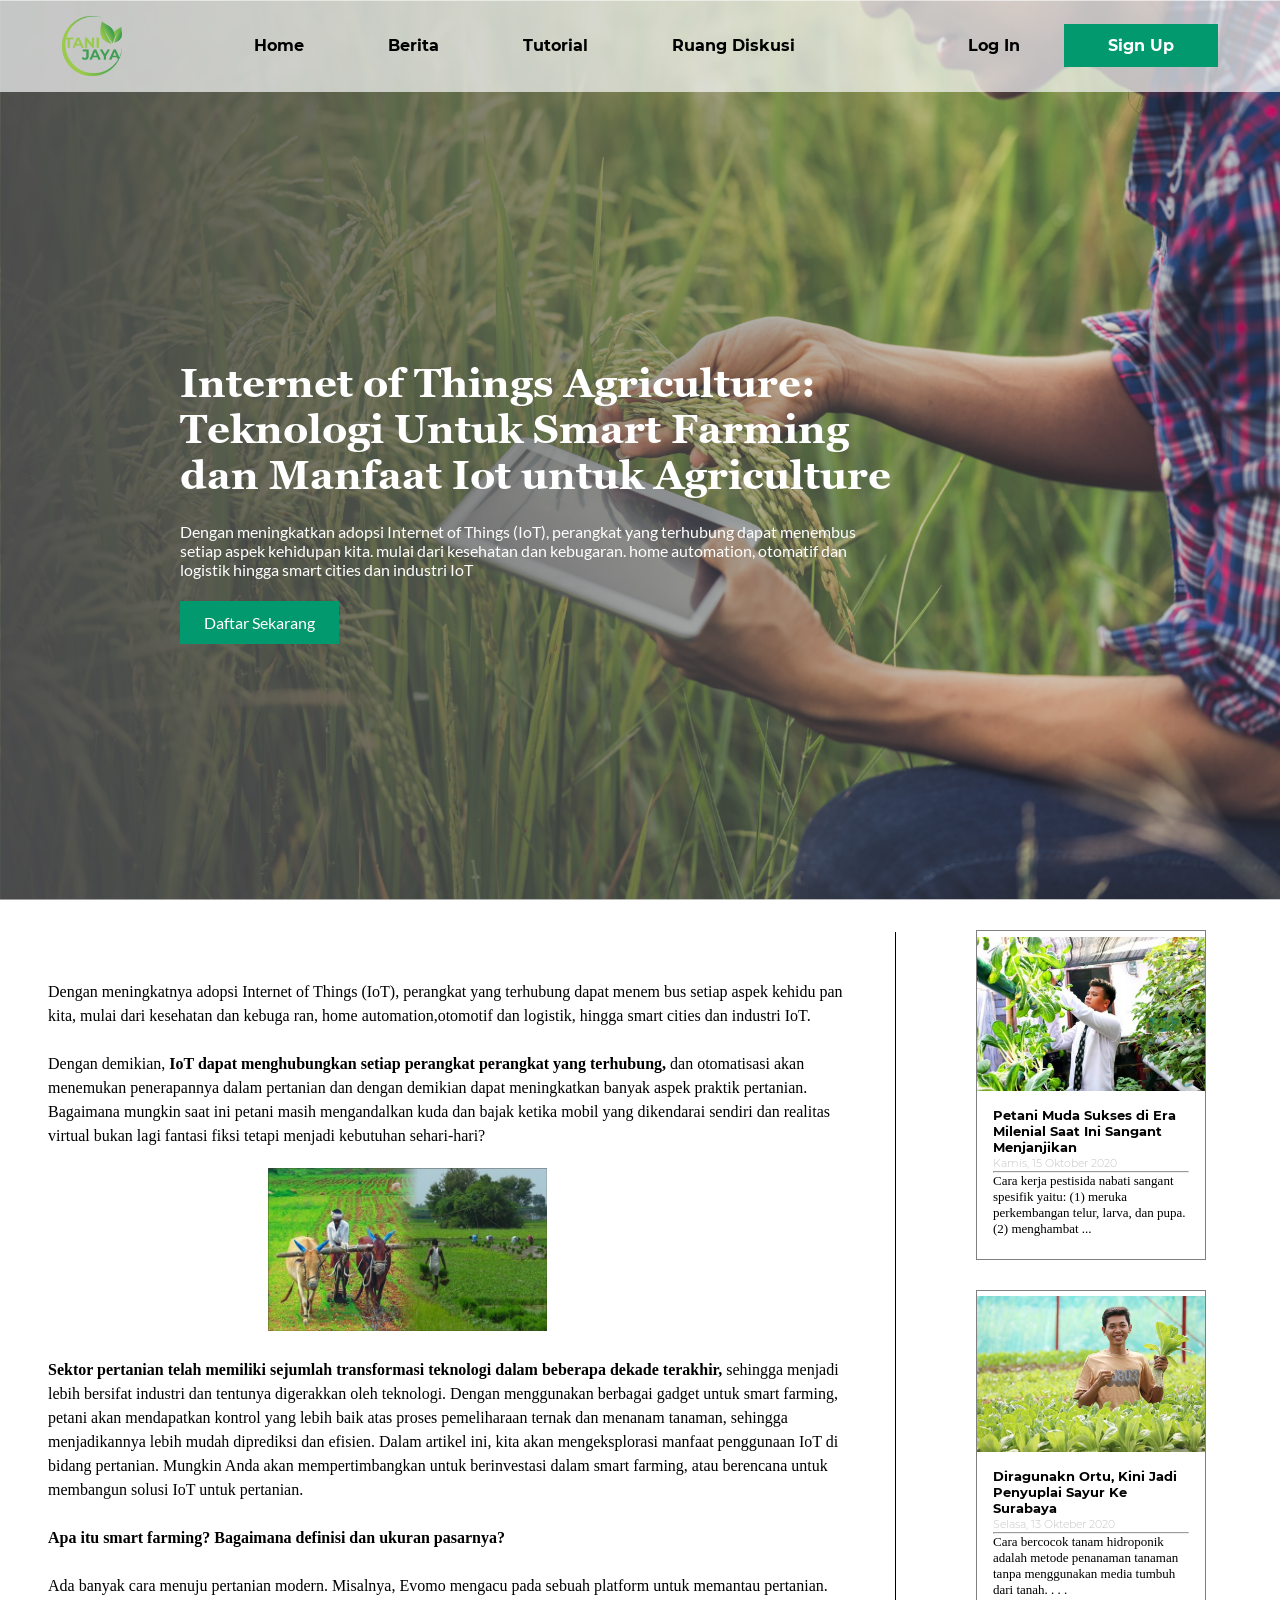
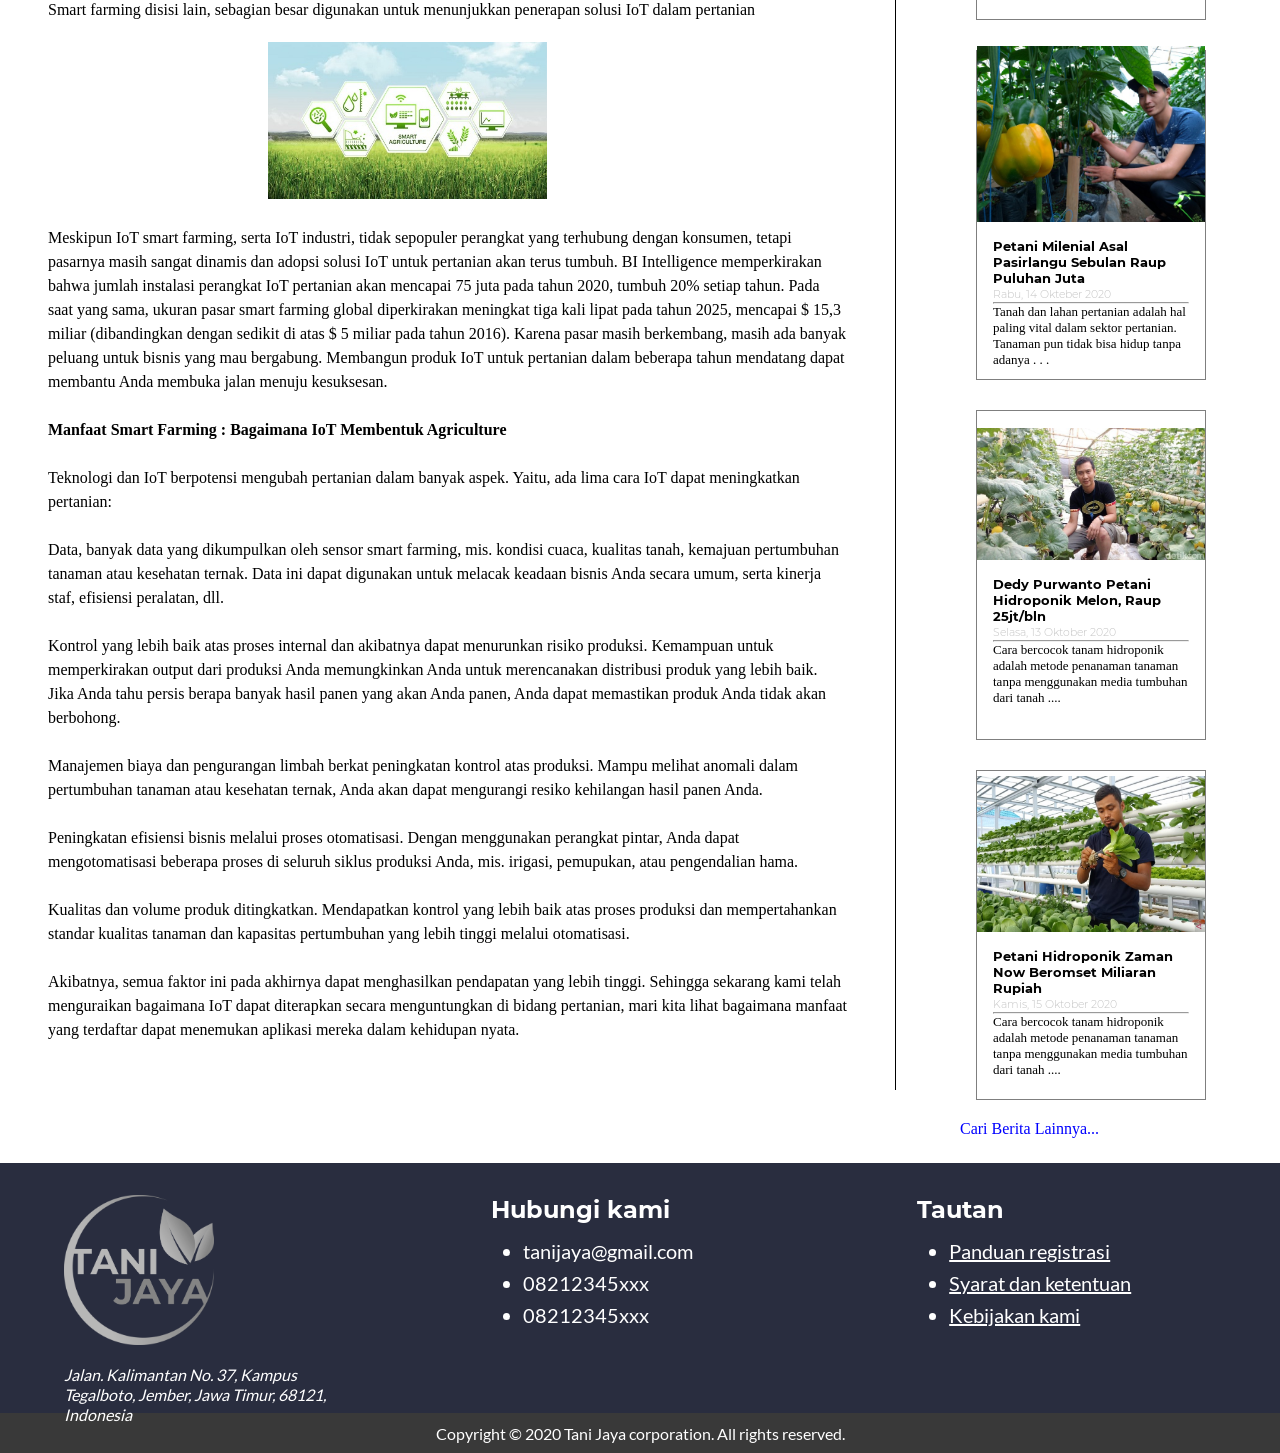
==== commit 74b15788: "finising" ====
--- a/berita.html
+++ b/berita.html
@@ -7,6 +7,7 @@
   <title>Berita</title>
   <link rel="stylesheet" href="css/global.css">
   <link rel="stylesheet" href="css/berita.css">
+  <link rel="icon" href="images/LOGO.png" type="image/png">
 </head>
 
 <body>
@@ -200,24 +201,27 @@
   <div class="footer1 flex">
     <div class="content">
       <img src="images/LOGO.png" alt="">
-      <div class="">
+      <div class="tulisan">
         <i>Jalan. Kalimantan No. 37, Kampus Tegalboto, Jember, Jawa Timur, 68121, Indonesia</i>
       </div>
     </div>
-    <div class="content">
-      <h2>Hubungi kami</h2>
-      <ul>
-        <li>tanijaya@gmail.com</li>
-        <li>08212345xxx</li>
-      </ul>
-    </div>
-    <div class="content">
-      <h2>Tautan</h2>
-      <ul>
-        <li><a href="#">Panduan registrasi</a></li>
-        <li><a href="#">Syarat dan ketentuan</a></li>
-        <li><a href="#">Kebijakan kami</a></li>
-      </ul>
+    <div class="contennnn flex">
+      <div class="content ">
+        <h2>Hubungi kami</h2>
+        <ul>
+          <li>tanijaya@gmail.com</li>
+          <li>08212345xxx</li>
+          <li>08212345xxx</li>
+        </ul>
+      </div>
+      <div class="content">
+        <h2>Tautan</h2>
+        <ul>
+          <li><a href="#">Panduan registrasi</a></li>
+          <li><a href="#">Syarat dan ketentuan</a></li>
+          <li><a href="#">Kebijakan kami</a></li>
+        </ul>
+      </div>
     </div>
   </div>
 
--- a/css/global.css
+++ b/css/global.css
@@ -20,6 +20,7 @@
   width: 100%;
   background: rgba(248, 249, 250, .7);
   position: fixed;
+  z-index: 9999;
 }
 
 nav .container {
@@ -83,13 +84,13 @@
 
 /* FOOTER */
 .footer1 {
-  height: 300px;
+  height: 250px;
   background: #292D3F;
 }
 
 .footer1 .content {
   width: 33.33vmax;
-  padding: 3rem 4rem;
+  padding: 2rem 4rem;
   color: #fff;
 }
 
@@ -97,27 +98,38 @@
   height: 150px;
   width: 150px;
   margin-bottom: 1rem;
+  filter: grayscale(1);
+  -webkit-filter: grayscale(1);
+}
+
+.footer1 .content:nth-child(1) img:hover {
+  filter: grayscale(0);
+  -webkit-filter: grayscale(0);
 }
 
 .footer1 .content:nth-child(1) i {
   font-family: "Lato-Regular";
 }
 
-.footer1 .content:nth-child(2) h2,
-.footer1 .content:nth-child(3) h2 {
+
+.contennnn h2 {
   font-family: "Montserrat-Bold";
 }
 
-.footer1 .content:nth-child(2) ul,
-.footer1 .content:nth-child(3) ul {
+.contennnn ul {
   font-family: "Lato-Regular";
   padding: 0.7rem 2rem;
-  font-size: 1.5rem;
+  font-size: 1.25rem;
   line-height: 2rem;
 }
 
+.contennnn .content:nth-child(2) ul a {
+  text-decoration: underline;
+  color: white;
+}
+
 .footer2 {
-  height: 60px;
+  height: 40px;
   background: #393939;
 }
 
@@ -127,6 +139,63 @@
   font-size: 1rem;
   font-family: "Lato-Regular";
 }
+
+@media screen and (max-width: 1024px) {
+
+  /* nav */
+  .fitur ul li,
+  .login ul li {
+    padding: 20px 8px;
+  }
+
+  .fitur ul li a {
+    padding: 15px;
+  }
+
+  .footer1 .content {
+    width: 33.33vmax;
+    padding: 2rem 0 1rem 2rem;
+    color: #fff;
+  }
+
+  .contennnn ul {
+    font-size: 1.25rem;
+    padding: 1rem;
+    line-height: 2rem;
+  }
+}
+
+@media screen and (max-width: 480px) {
+  .footer1 {
+    height: auto;
+    flex-direction: column;
+  }
+
+  .footer1 .content {
+    padding: 0;
+    padding: 1rem 1rem;
+    width: 100%;
+  }
+
+  .footer1 .content:nth-child(1) {
+    display: flex;
+  }
+
+  .footer1 .content:nth-child(1) .tulisan {
+    padding: 2rem 1rem;
+  }
+
+  .contennnn ul {
+    font-size: 1rem;
+    padding: 1rem;
+    line-height: 1rem;
+  }
+
+  .contennnn .content:nth-child(1) {
+    flex-direction: column;
+  }
+}
+
 
 /* FONT */
 
--- a/css/berita.css
+++ b/css/berita.css
@@ -5,7 +5,7 @@
 
 .content_banner {
     height: 100vh;
-    background-image: url("../images/berita/farmer-standing-rice-field-with-tablet.jpg");
+    background-image: url("../images/berita/edit.png");
     background-size: cover;
     padding: 40vh 30vmax 0 20vmin;
     color: #fff;
@@ -25,6 +25,7 @@
 
 .content_banner .content .button {
     padding: 12px 24px;
+    font-family: "Lato-Regular";
     background: var(--hijau-tua);
 }
 
@@ -116,6 +117,11 @@
         margin-right: 1rem;
     }
 
+    .content_berita img {
+        width: 60vw;
+        margin-left: 0;
+    }
+
     .card {
         margin-right: 1rem;
     }
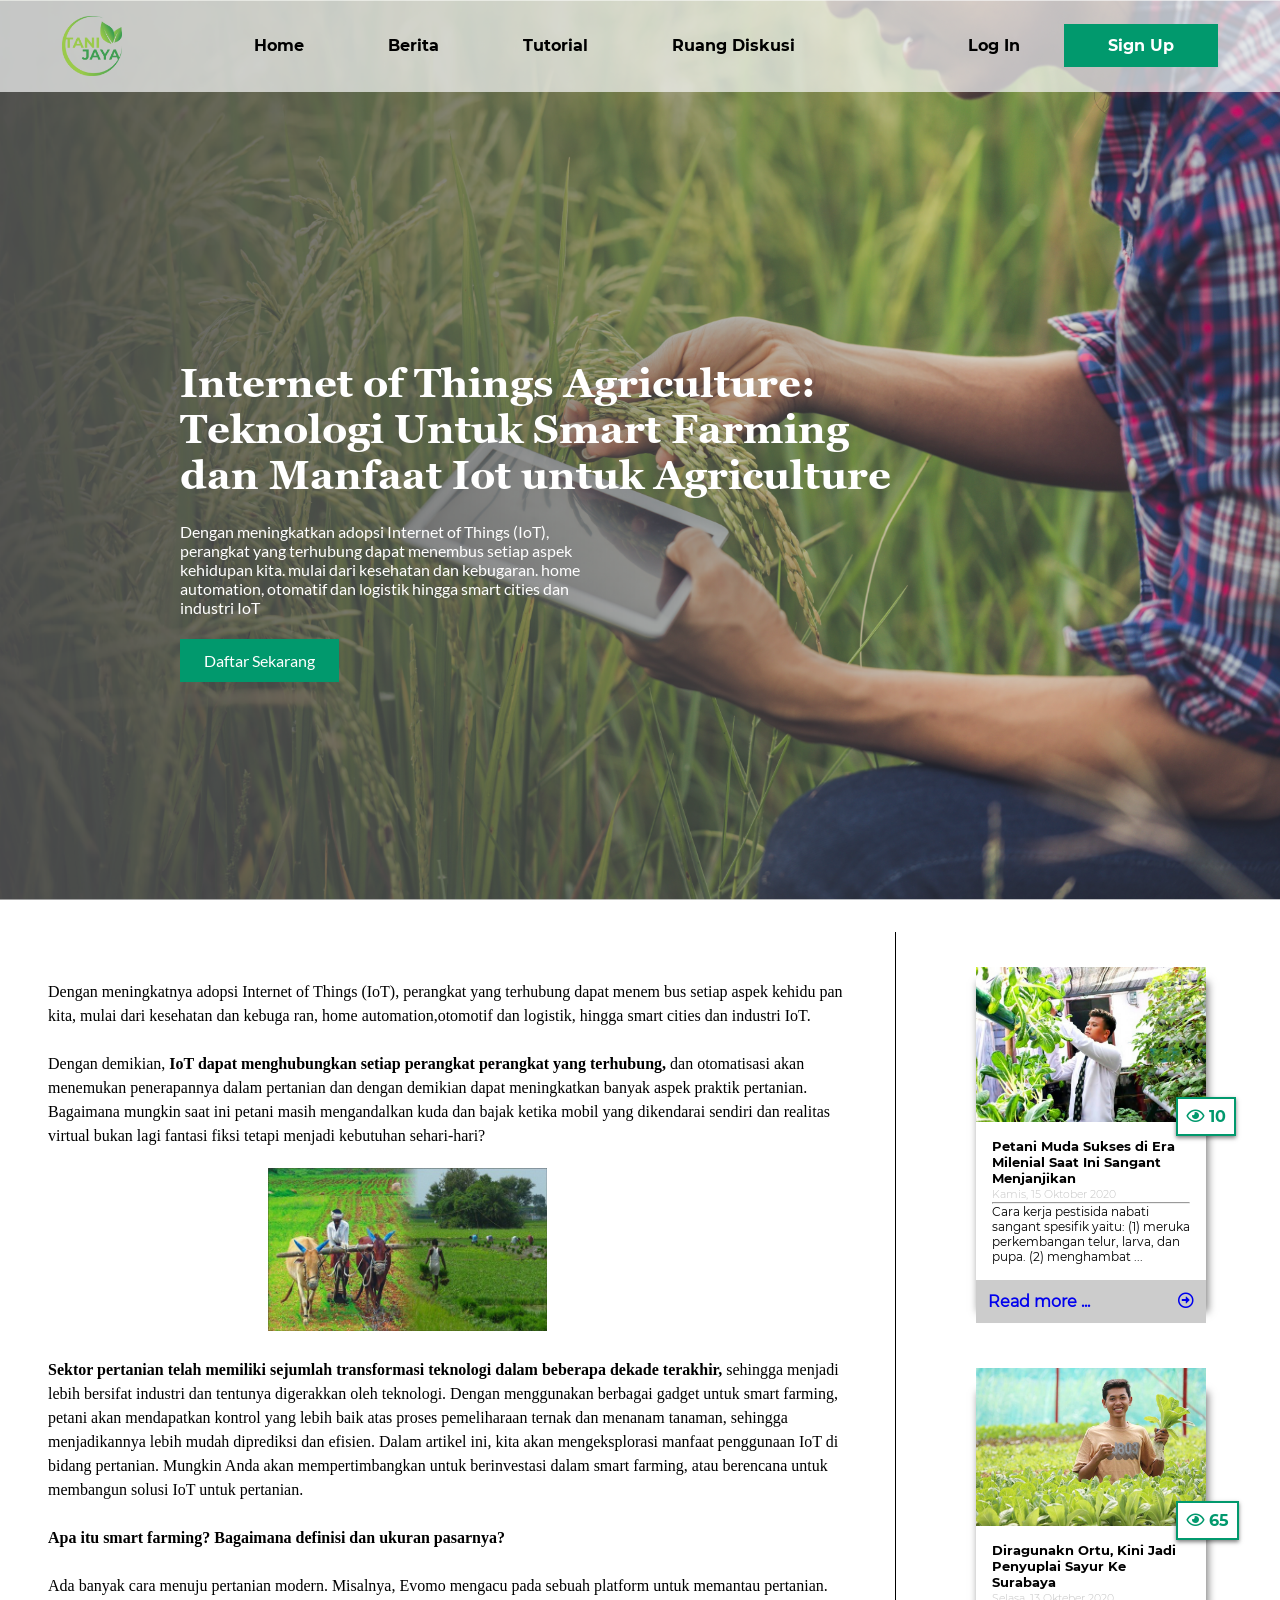
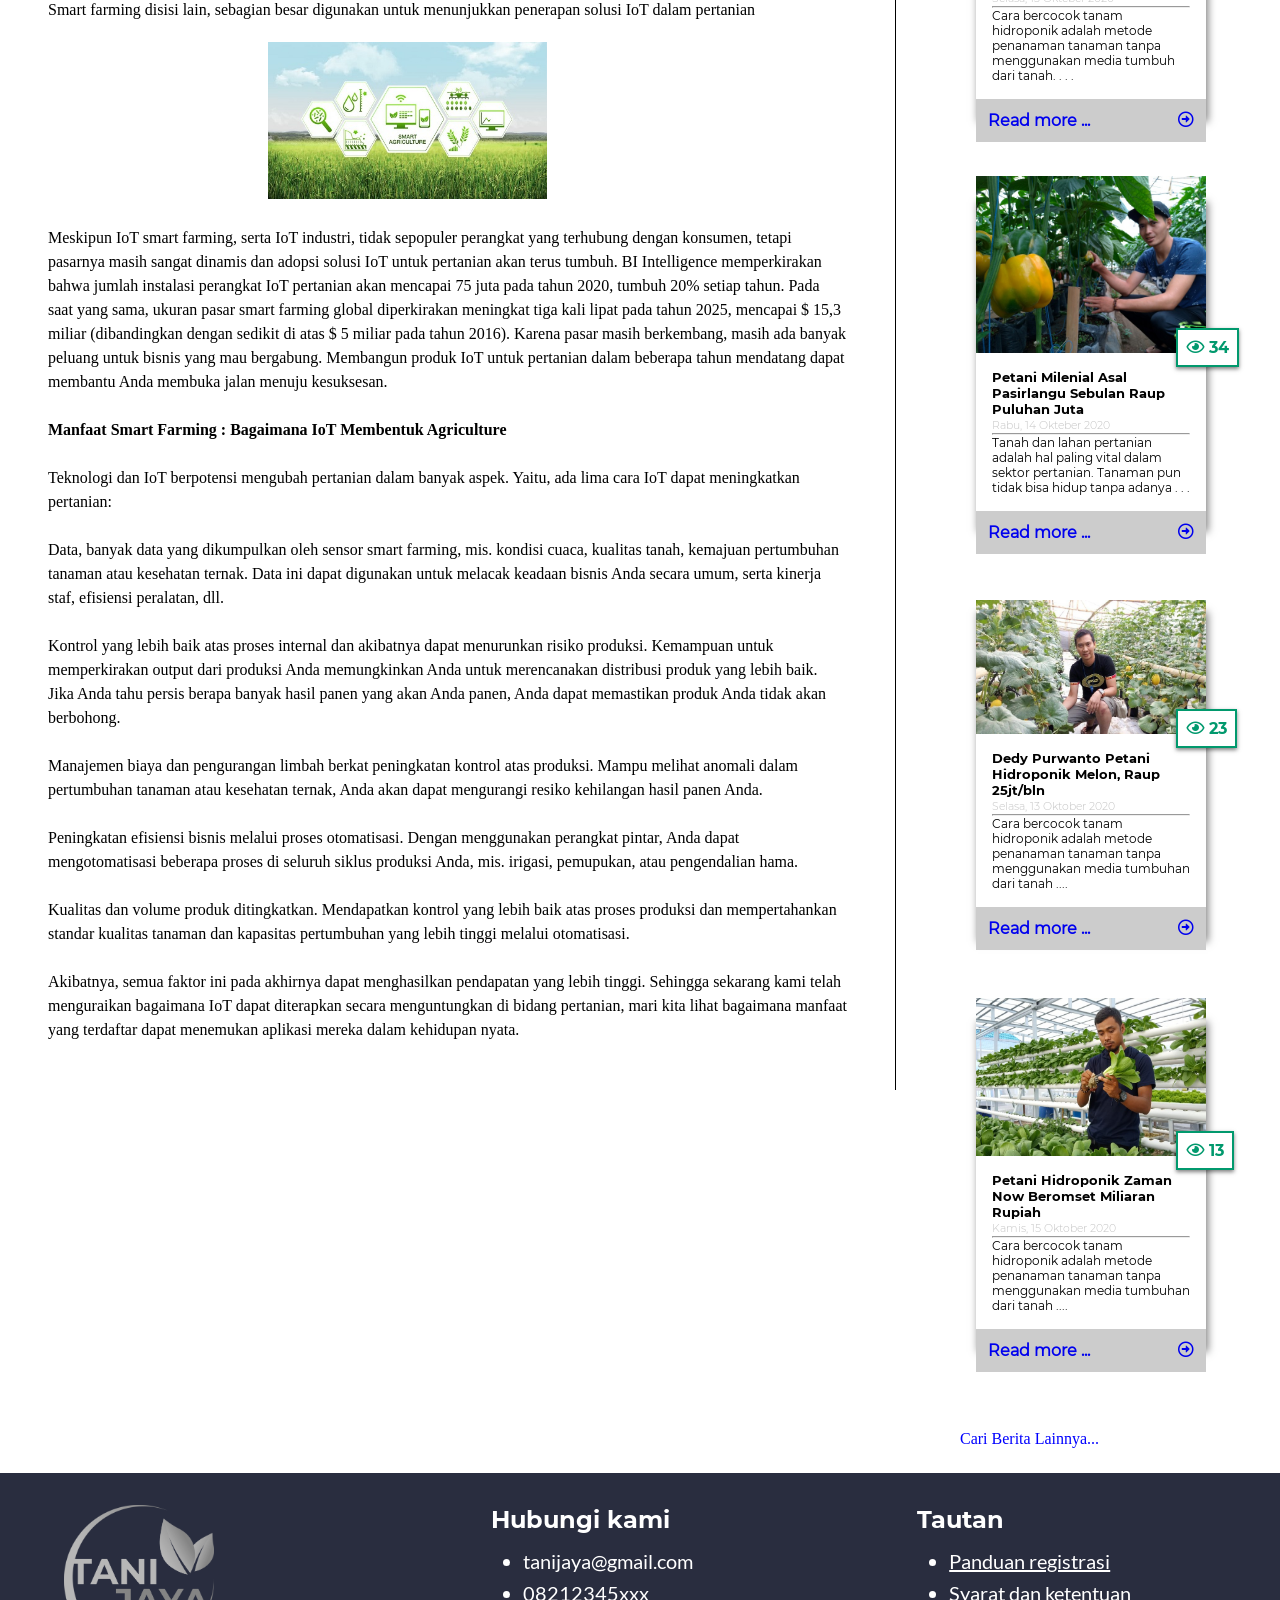
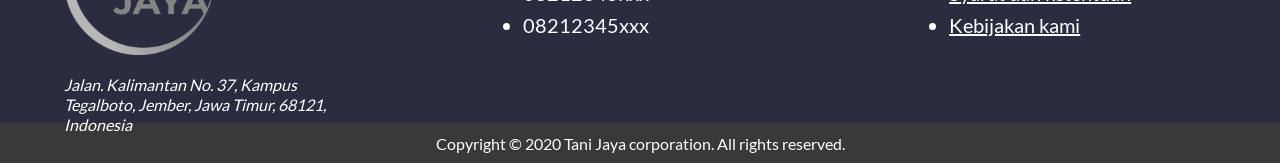
==== commit 016a9a73: "finising fix" ====
--- a/berita.html
+++ b/berita.html
@@ -8,6 +8,8 @@
   <link rel="stylesheet" href="css/global.css">
   <link rel="stylesheet" href="css/berita.css">
   <link rel="icon" href="images/LOGO.png" type="image/png">
+  <link rel="stylesheet" href="https://cdnjs.cloudflare.com/ajax/libs/font-awesome/5.15.1/css/all.min.css">
+
 </head>
 
 <body>
@@ -131,6 +133,11 @@
       <div class="gambar">
         <img src="images/berita/sayur1.jpg" alt="">
       </div>
+      <a href="">
+        <span>
+          <h5><i class="far fa-eye"></i> 10</h5>
+        </span>
+      </a>
       <div class="text">
         <h4>Petani Muda Sukses di Era Milenial Saat Ini Sangant Menjanjikan</h4>
         <small>Kamis, 15 Oktober 2020</small>
@@ -138,12 +145,25 @@
         <p>Cara kerja pestisida nabati sangant spesifik yaitu: (1) meruka perkembangan telur, larva, dan pupa.
           (2) menghambat ...</p>
       </div>
+      <div class="read-more flex">
+        <a href="#">
+          <h2>Read more ...</h2>
+        </a>
+        <a href="#">
+          <i class="far fa-arrow-alt-circle-right"></i>
+        </a>
+      </div>
     </div>
 
     <div class="card">
       <div class="gambar">
         <img src="images/berita/sayur2.jpg" alt="">
       </div>
+      <a href="">
+        <span>
+          <h5><i class="far fa-eye"></i> 65</h5>
+        </span>
+      </a>
       <div class="text">
         <h4>Diragunakn Ortu, Kini Jadi Penyuplai Sayur Ke Surabaya</h4>
         <small>Selasa, 13 Okteber 2020</small>
@@ -152,12 +172,25 @@
           tanah.
           . . .</p>
       </div>
+      <div class="read-more flex">
+        <a href="#">
+          <h2>Read more ...</h2>
+        </a>
+        <a href="#">
+          <i class="far fa-arrow-alt-circle-right"></i>
+        </a>
+      </div>
     </div>
 
     <div class="card">
       <div class="gambar">
         <img src="images/berita/paprika.jpg" alt="">
       </div>
+      <a href="">
+        <span>
+          <h5><i class="far fa-eye"></i> 34</h5>
+        </span>
+      </a>
       <div class="text">
         <h4>Petani Milenial Asal Pasirlangu Sebulan Raup Puluhan Juta</h4>
         <small>Rabu, 14 Okteber 2020</small>
@@ -166,12 +199,25 @@
           hidup
           tanpa adanya . . .</p>
       </div>
+      <div class="read-more flex">
+        <a href="#">
+          <h2>Read more ...</h2>
+        </a>
+        <a href="#">
+          <i class="far fa-arrow-alt-circle-right"></i>
+        </a>
+      </div>
     </div>
 
     <div class="card">
       <div class="gambar">
         <img src="images/berita/melon.jpeg" alt="">
       </div>
+      <a href="">
+        <span>
+          <h5><i class="far fa-eye"></i> 23</h5>
+        </span>
+      </a>
       <div class="text">
         <h4>Dedy Purwanto Petani Hidroponik Melon, Raup 25jt/bln</h4>
         <small>Selasa, 13 Oktober 2020</small>
@@ -179,12 +225,25 @@
         <p>Cara bercocok tanam hidroponik adalah metode penanaman tanaman tanpa menggunakan media tumbuhan dari
           tanah ....</p>
       </div>
+      <div class="read-more flex">
+        <a href="#">
+          <h2>Read more ...</h2>
+        </a>
+        <a href="#">
+          <i class="far fa-arrow-alt-circle-right"></i>
+        </a>
+      </div>
     </div>
 
     <div class="card">
       <div class="gambar">
         <img src="images/berita/sayur3.jpg" alt="">
       </div>
+      <a href="">
+        <span>
+          <h5><i class="far fa-eye"></i> 13</h5>
+        </span>
+      </a>
       <div class="text">
         <h4>Petani Hidroponik Zaman Now Beromset Miliaran Rupiah</h4>
         <small>Kamis, 15 Oktober 2020</small>
@@ -192,10 +251,20 @@
         <p>Cara bercocok tanam hidroponik adalah metode penanaman tanaman tanpa menggunakan media tumbuhan dari
           tanah ....</p>
       </div>
-    </div>
+      <div class="read-more flex">
+        <a href="#">
+          <h2>Read more ...</h2>
+        </a>
+        <a href="#">
+          <i class="far fa-arrow-alt-circle-right"></i>
+        </a>
+      </div>
+    </div>
+
     <div class="cari-berita">
       <a class="link" href="#">Cari Berita Lainnya...</a>
     </div>
+
   </div>
 
   <div class="footer1 flex">
--- a/css/global.css
+++ b/css/global.css
@@ -222,4 +222,22 @@
 @font-face {
   font-family: Lato-Regular;
   src: url('../font/Lato/Lato-Regular.ttf');
+}
+
+/* SCROLL BAR */
+
+::-webkit-scrollbar {
+  width: 8px;
+}
+
+::-webkit-scrollbar-track {
+  width: 12px;
+}
+
+::-webkit-scrollbar-thumb {
+  background-color: #b5b5bd;
+}
+
+::-webkit-scrollbar-thumb:hover {
+  background: var(--hijau-tua);
 }
--- a/css/berita.css
+++ b/css/berita.css
@@ -1,15 +1,13 @@
-* {
-    padding: 0;
-    margin: 0;
-}
-
 .content_banner {
     height: 100vh;
     background-image: url("../images/berita/edit.png");
-    background-size: cover;
     padding: 40vh 30vmax 0 20vmin;
     color: #fff;
-    /* filter: blur(5px); */
+    /* paralax */
+    background-attachment: fixed;
+    background-position: center;
+    background-repeat: no-repeat;
+    background-size: cover;
 }
 
 .content_banner h1 {
@@ -20,7 +18,7 @@
 
 .content_banner p {
     font-family: "Lato-Regular";
-    margin: 1.5rem 0 1rem 0;
+    margin: 1.5rem 40% 1rem 0;
 }
 
 .content_banner .content .button {
@@ -54,13 +52,11 @@
 .berita_samping .card {
     width: 18vw;
     height: 330px;
-    margin-top: 30px;
-    margin-left: 20%;
-    margin-bottom: 20px;
+    margin: 5rem 2rem;
     display: flex;
     flex-direction: column;
     justify-content: center;
-    border: 1px solid rgb(0, 0, 0, 0.5);
+    box-shadow: 2px 2px 8px rgba(0, 0, 0, 0.5);
     font-size: 13px;
 }
 
@@ -69,6 +65,30 @@
     height: 100%;
 }
 
+.berita_samping .card span {
+    position: absolute;
+    padding: .5rem;
+    border: 2px solid var(--hijau-tua);
+    background-color: white;
+    transform: translate(200px, -25px);
+    box-shadow: 0px 2px 4px rgba(0, 0, 0, 0.5);
+    transition: .3s ease-in-out;
+}
+
+.berita_samping .card h5 {
+    font-size: 1rem;
+    color: var(--hijau-tua);
+    font-family: "Montserrat-Bold";
+}
+
+.berita_samping .card span:hover {
+    background-color: var(--hijau-tua);
+}
+
+.berita_samping .card span:hover h5 {
+    color: white;
+}
+
 .berita_samping .card .text {
     padding: 1rem;
 }
@@ -82,20 +102,58 @@
     font-family: "Montserrat-Bold";
 }
 
+.berita_samping .card p {
+    font-family: "Montserrat-Regular";
+    font-size: 12px;
+}
+
 .berita_samping {
     padding-bottom: 25px;
 }
 
-.berita_samping a {
+.cari-berita a {
     margin-left: 75vw;
 }
 
-.link {
+.cari-berita .link {
     color: blue;
 }
 
-
-@media screen and (max-width: 1024px) {}
+.berita_samping .card .read-more {
+    justify-content: space-between;
+    background-color: #ccc;
+    padding: .75rem;
+}
+
+.berita_samping .card .read-more h2 {
+    font-size: 1rem;
+    font-family: "Montserrat-Regular";
+}
+
+.berita_samping .card .read-more {
+    font-size: 1rem;
+}
+
+@media screen and (max-width: 1024px) {
+
+    .content_berita {
+        margin-right: 1rem;
+        width: 65%;
+    }
+
+    .berita_samping .card span {
+        transform: translate(200px, -25px);
+    }
+
+    .berita_samping .card .read-more {
+        padding: .5rem;
+    }
+
+    .berita_samping .card {
+        width: 30vw;
+        margin: 5rem 0rem;
+    }
+}
 
 @media screen and (max-width: 480px) {
     .content_banner {
@@ -107,14 +165,33 @@
         font-size: 1.5rem;
     }
 
-    .berita_samping {
-        visibility: hidden;
+    .berita_samping .card {
+        width: 30vw;
+        height: 210px;
+        margin: 5rem 2rem;
+    }
+
+    .berita_samping .card .text small {
+        font-size: 8px;
+    }
+
+    .berita_samping .card h4 {
+        font-size: 10px;
+    }
+
+    .berita_samping .card .text p {
+        font-size: 10px;
+    }
+
+    .berita_samping .card .text {
+        padding: 2px;
     }
 
     .content_berita {
         font-size: small;
         line-height: 1rem;
         margin-right: 1rem;
+        width: 60%;
     }
 
     .content_berita img {
@@ -129,4 +206,24 @@
     .content_berita {
         padding: 0.3rem;
     }
+
+    .link {
+        font-size: 12px;
+    }
+
+    .berita_samping .card span {
+        transform: translate(100px, -25px);
+    }
+
+    .berita_samping .card .read-more {
+        padding: .3rem;
+    }
+
+    .berita_samping .card .read-more h2 {
+        font-size: 12px;
+    }
+
+    .berita_samping .card h5 {
+        font-size: .5rem;
+    }
 }
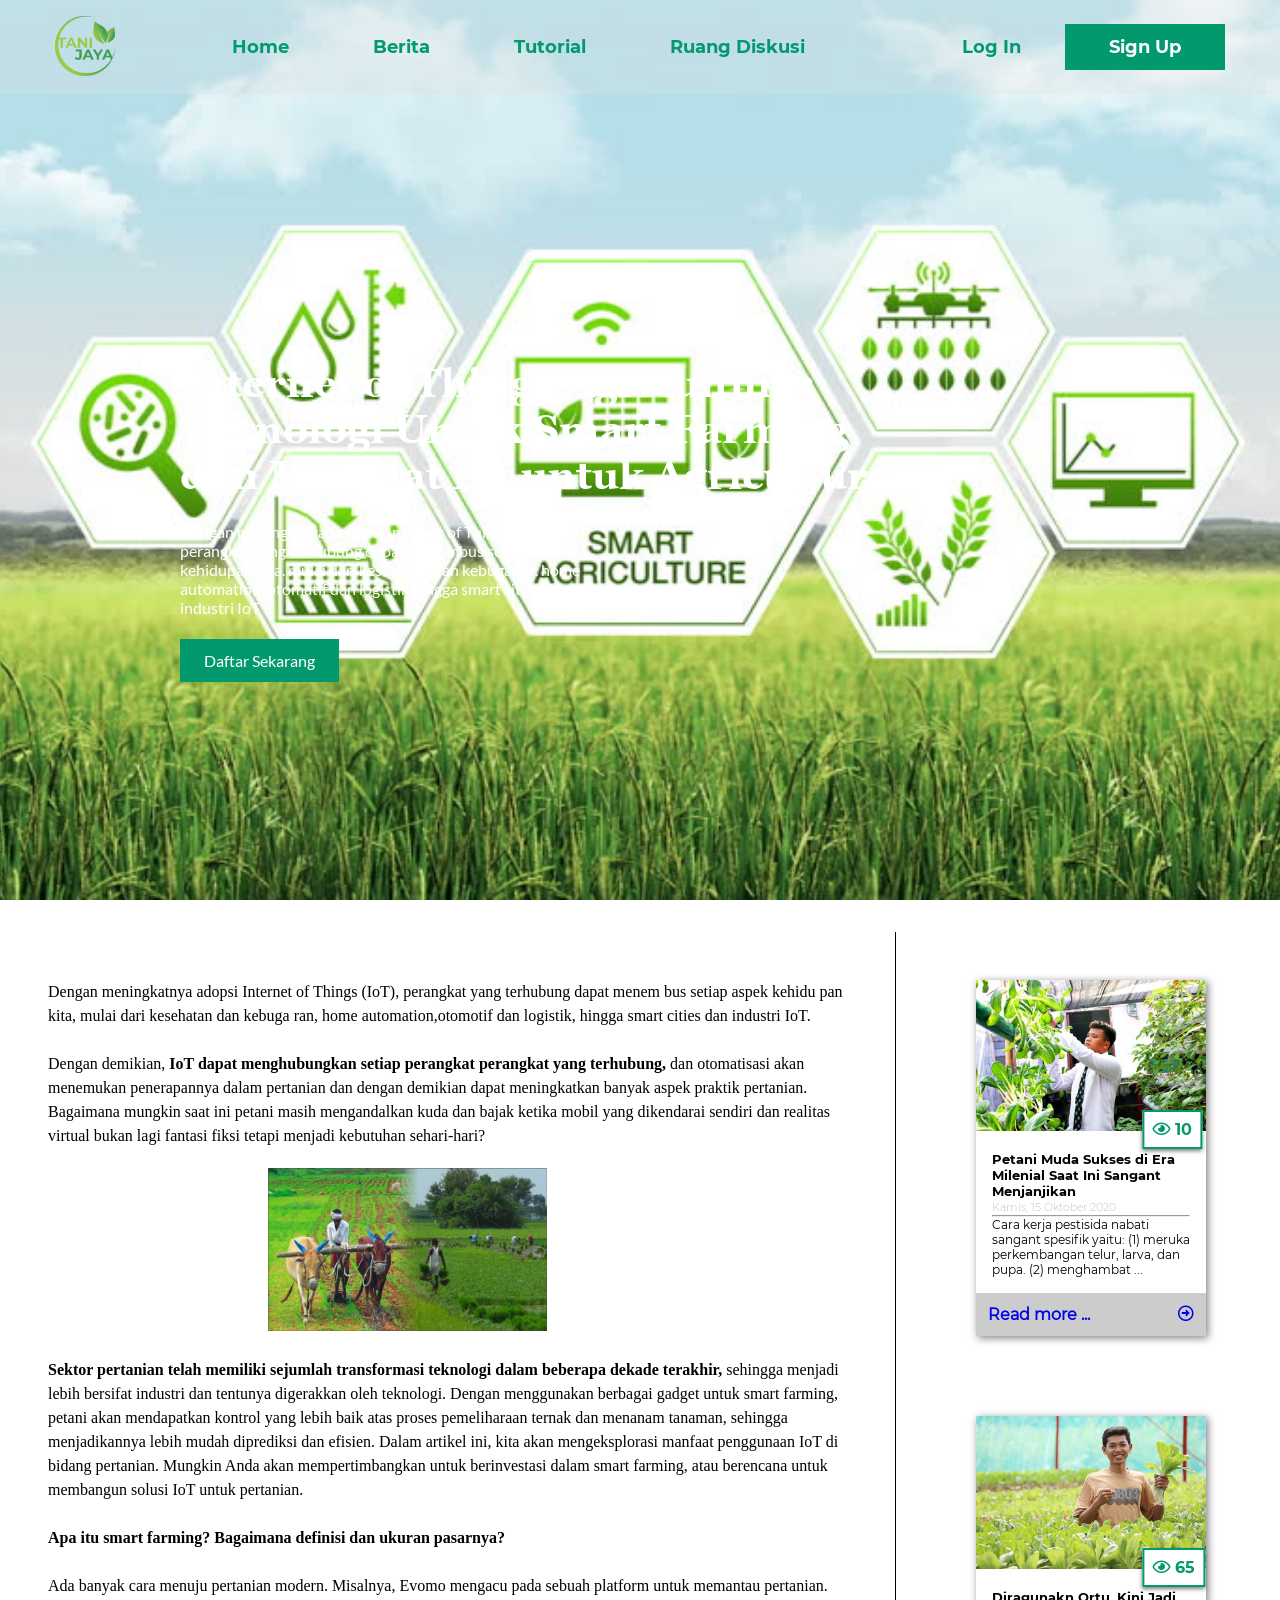
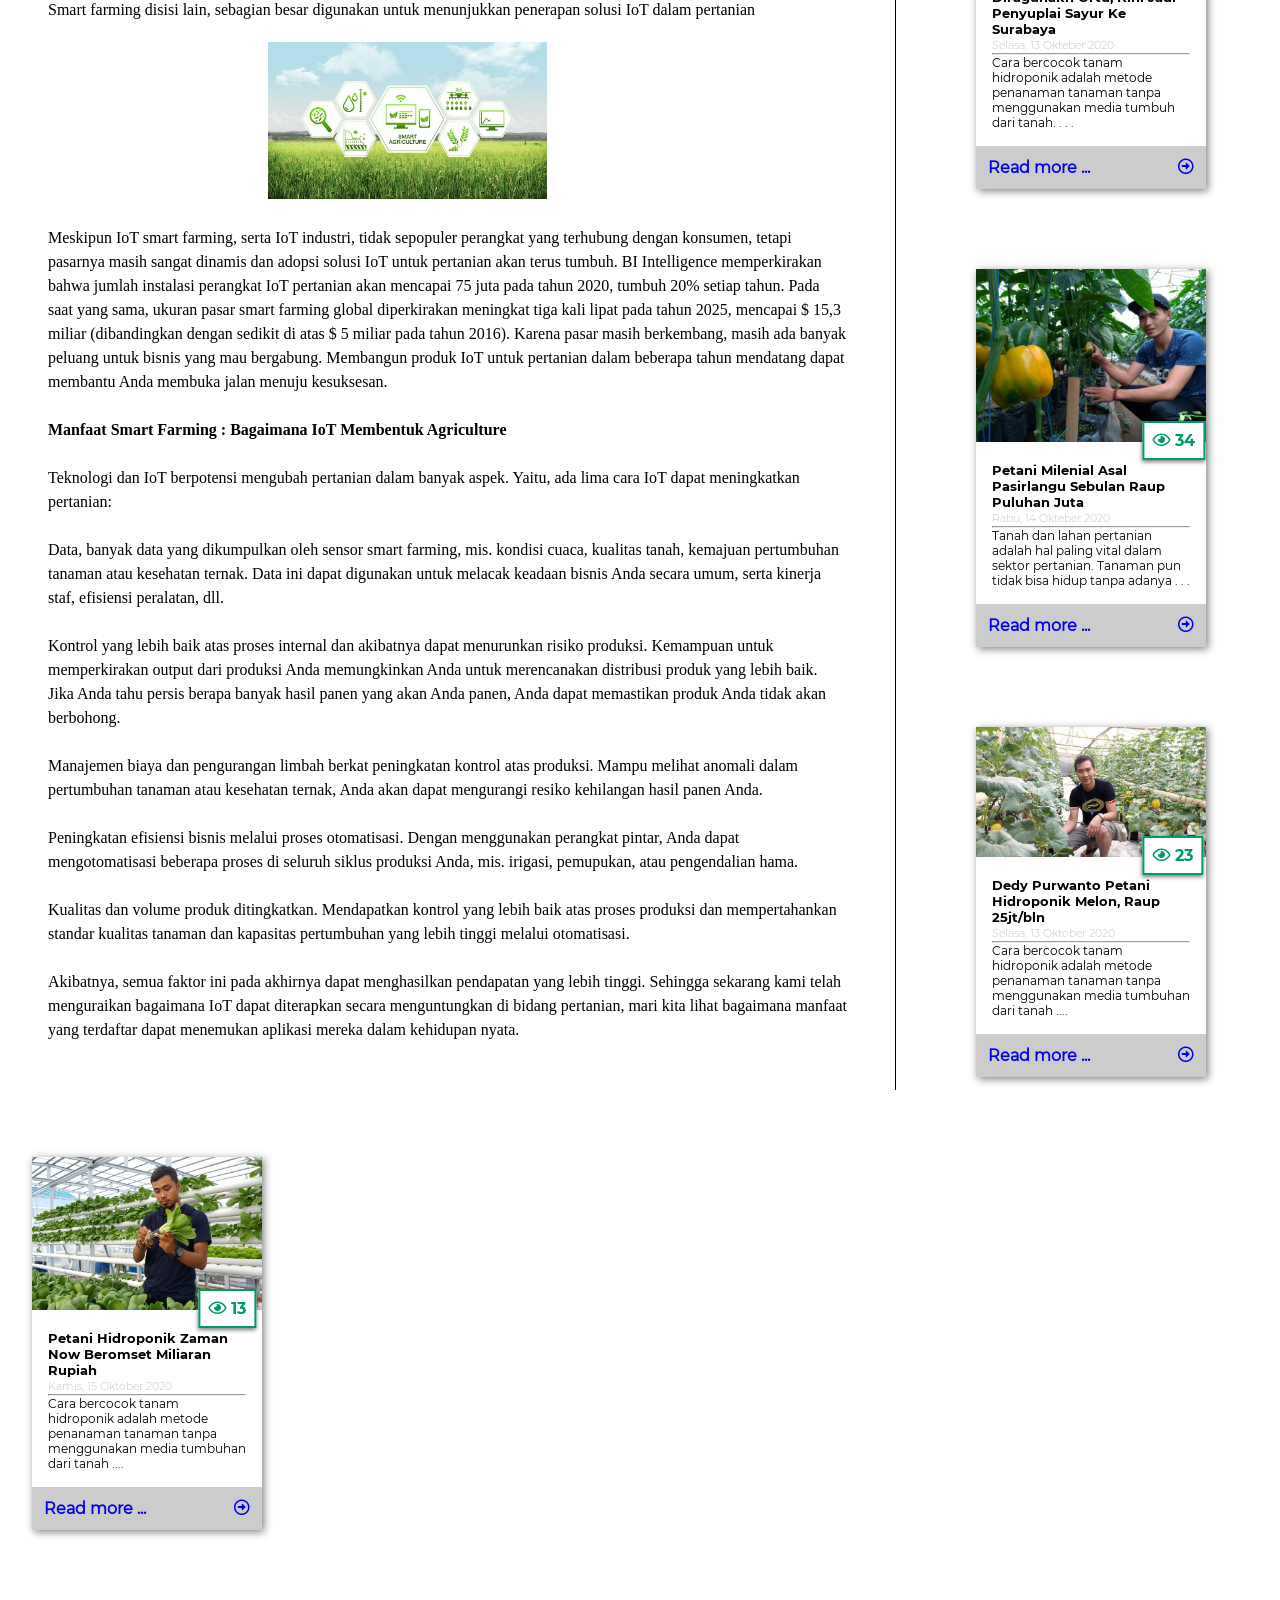
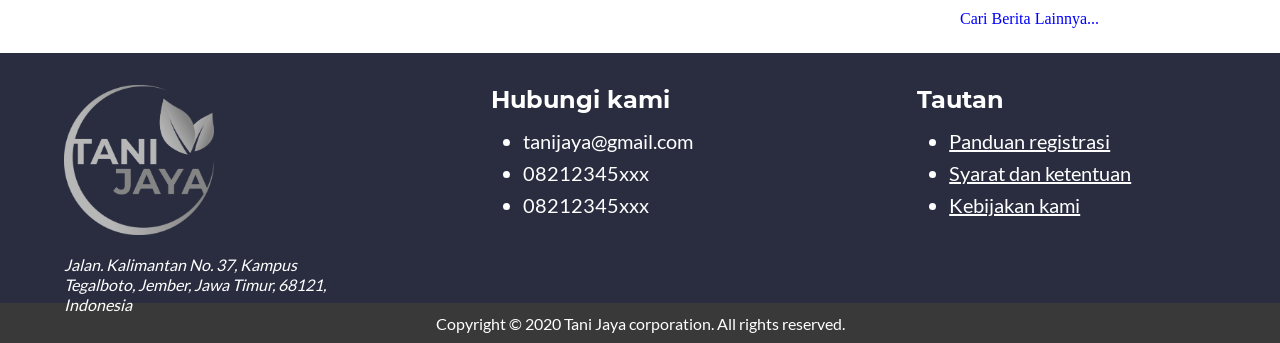
==== commit cdf9fa6e: "new jumbotron" ====
--- a/berita.html
+++ b/berita.html
@@ -14,7 +14,7 @@
 
 <body>
 
-  <nav>
+  <nav id="myNav">
     <div class="container">
       <div class="logo">
         <a href="index.html">
@@ -297,6 +297,8 @@
   <div class="footer2 flex">
     <small>Copyright © 2020 Tani Jaya corporation. All rights reserved.</small>
   </div>
+  <script src="/js/jquery.js"></script>
+  <script src="/js/global.js"></script>
 </body>
 
 </html>
--- a/css/global.css
+++ b/css/global.css
@@ -18,9 +18,15 @@
 /* NAVBAR */
 nav {
   width: 100%;
-  background: rgba(248, 249, 250, .7);
+  background: rgba(248, 249, 250, 0);
   position: fixed;
   z-index: 9999;
+  transition: 1s;
+  /* color: white; */
+}
+
+.scrollNav {
+  background: rgb(226 229 231);
 }
 
 nav .container {
@@ -28,6 +34,7 @@
   justify-content: space-around;
   width: 100%;
   padding: 1rem;
+  background: rgba(225, 225, 225, .3);
 }
 
 .logo {
@@ -62,7 +69,9 @@
 .fitur ul li a,
 .login ul li a {
   text-decoration: none;
-  color: black;
+  color: var(--hijau-tua);
+  font-size: large;
+  /* text-shadow: 0 0 5px rgba(255, 255, 255, 1); */
   padding: 20px;
   font-family: "Montserrat-Bold";
   transition: 0.2s;
@@ -165,6 +174,26 @@
   }
 }
 
+@media screen and (max-width: 750px) {
+  .footer1 .contennnn {
+    flex-direction: column;
+    color: #fff;
+  }
+
+  .footer1 .contennnn h2 {
+    font-size: 1.25rem;
+  }
+
+  .footer1 .contennnn li {
+    font-size: 1rem;
+    line-height: 1rem;
+  }
+
+  .footer1 .contennnn .content {
+    padding: .5rem 2rem;
+  }
+}
+
 @media screen and (max-width: 480px) {
   .footer1 {
     height: auto;
@@ -194,6 +223,48 @@
   .contennnn .content:nth-child(1) {
     flex-direction: column;
   }
+
+  .footer1 .contennnn {
+    flex-direction: row;
+  }
+
+  .contact100-form {
+    width: 70%;
+  }
+}
+
+#feedback {
+  z-index: 99999999;
+  position: fixed;
+  bottom: 2vmin;
+  right: 2vmin;
+  height: 70px;
+  width: 70px;
+  border-radius: 50%;
+  background: var(--hijau-tua);
+  display: flex;
+  transition: .5s;
+  border: unset;
+}
+
+#feedback:focus {
+  border: unset;
+}
+
+#feedback:hover {
+  background: rgba(225, 225, 225, .5);
+  border: 3px solid var(--hijau-tua);
+  cursor: pointer;
+}
+
+#feedback:hover i {
+  color: var(--hijau-tua);
+}
+
+#feedback i {
+  font-size: 35px;
+  margin: auto;
+  color: white;
 }
 
 
@@ -240,4 +311,192 @@
 
 ::-webkit-scrollbar-thumb:hover {
   background: var(--hijau-tua);
+}
+
+
+
+
+.popUp {
+  display: none;
+  position: fixed;
+  z-index: 1;
+  left: 0;
+  top: 0;
+  width: 100%;
+  height: 100%;
+  background-color: rgba(0, 0, 0, 0.5);
+  /* filter: blur(5px); */
+  /* display: flex; */
+}
+
+.popUp .send {
+  margin: auto;
+  padding: 1rem;
+  /* height: 4rem;
+  width: 4rem; */
+  color: var(--hijau-tua);
+  font-size: 2rem;
+  border: 4px solid var(--hijau-tua);
+  border-radius: 50%;
+}
+
+.popUp .send .pesawat {
+  height: 2rem;
+  width: 2rem;
+  display: flex;
+  margin: auto;
+}
+
+
+.wrap-contact100 {
+  width: max-content;
+  background: rgba(225, 225, 225, 1);
+  /* padding: 50px 0px 160px 0px; */
+  margin: auto;
+  border-radius: 1rem;
+  margin-top: 10rem;
+}
+
+.contact100-form {
+  padding: 2rem;
+  /* width: 100%; */
+  width: max-content;
+}
+
+.contact100-form-title {
+  display: block;
+  font-family: Montserrat-Bold;
+  font-size: 30px;
+  color: black;
+  line-height: 1.2;
+  text-transform: uppercase;
+  text-align: center;
+  padding-bottom: 1rem;
+}
+
+.wrap-input100 {
+  width: 100%;
+  background-color: #fff;
+  border-radius: 1rem;
+  margin-bottom: 16px;
+  position: relative;
+  z-index: 1;
+}
+
+.input100 {
+  position: relative;
+  display: block;
+  width: 100%;
+  background: #fff;
+  border-radius: 1rem;
+  font-family: Montserrat-Bold;
+  font-size: 18px;
+  color: #8f8fa1;
+  line-height: 1.2;
+}
+
+
+/*---------------------------------------------*/
+input.input100 {
+  height: 62px;
+  padding: 0 35px 0 35px;
+  border: unset;
+}
+
+input.input100:focus {
+  outline: unset;
+}
+
+textarea.input100 {
+  min-height: 169px;
+  padding: 19px 35px 0 35px;
+  border: unset;
+}
+
+textarea.input100:focus {
+  outline: unset;
+}
+
+.focus-input100 {
+  display: block;
+  position: absolute;
+  z-index: -1;
+  width: 100%;
+  height: 100%;
+  top: 0;
+  left: 50%;
+  -webkit-transform: translateX(-50%);
+
+  transform: translateX(-50%);
+  border-radius: 1rem;
+  background-color: #fff;
+  pointer-events: none;
+  -webkit-transition: all 0.4s;
+  transition: all 0.4s;
+}
+
+.input100:focus+.focus-input100 {
+  width: calc(100% + 20px);
+}
+
+
+.container-contact100-form-btn {
+  display: flex;
+  flex-wrap: wrap;
+  justify-content: center;
+  padding-top: 10px;
+}
+
+.contact100-form-btn {
+  display: flex;
+  justify-content: center;
+  align-items: center;
+  padding: 0 20px;
+  min-width: 150px;
+  height: 62px;
+  background-color: transparent;
+  border-radius: 1rem;
+
+  font-family: Montserrat-Bold;
+  font-size: 16px;
+  color: #fff;
+  line-height: 1.2;
+  text-transform: uppercase;
+
+  transition: all 0.4s;
+  position: relative;
+  z-index: 1;
+}
+
+.contact100-form-btn {
+  border: unset;
+}
+
+.contact100-form-btn::before {
+  content: "";
+  display: block;
+  position: absolute;
+  z-index: -1;
+  width: 100%;
+  height: 100%;
+  top: 0;
+  left: 50%;
+  -webkit-transform: translateX(-50%);
+
+  transform: translateX(-50%);
+  border-radius: 31px;
+  background-color: var(--hijau-tua);
+  pointer-events: none;
+
+  -webkit-transition: all 0.4s;
+  transition: all 0.4s;
+}
+
+.contact100-form-btn:hover:before {
+  background-color: #09af80;
+  width: calc(100% + 20px);
+}
+
+a:focus {
+  outline: none !important;
 }
--- a/css/berita.css
+++ b/css/berita.css
@@ -1,6 +1,7 @@
 .content_banner {
     height: 100vh;
-    background-image: url("../images/berita/edit.png");
+    background-image: url("../images/berita/jumbo2.jpg"), linear-gradient(to bottom, #38da45, #d13531);
+    /* background-image: url("../images/berita/jumbo2.jpg"), -webkit-gradient(to bottom, #38da45, #d13531); */
     padding: 40vh 30vmax 0 20vmin;
     color: #fff;
     /* paralax */
@@ -51,7 +52,7 @@
 
 .berita_samping .card {
     width: 18vw;
-    height: 330px;
+    height: fit-content;
     margin: 5rem 2rem;
     display: flex;
     flex-direction: column;
@@ -70,7 +71,7 @@
     padding: .5rem;
     border: 2px solid var(--hijau-tua);
     background-color: white;
-    transform: translate(200px, -25px);
+    transform: translate(13vw, -25px);
     box-shadow: 0px 2px 4px rgba(0, 0, 0, 0.5);
     transition: .3s ease-in-out;
 }
@@ -135,6 +136,9 @@
 }
 
 @media screen and (max-width: 1024px) {
+    .content_banner {
+        padding: 18vh 15vmax 0 15vmin;
+    }
 
     .content_berita {
         margin-right: 1rem;
@@ -142,7 +146,7 @@
     }
 
     .berita_samping .card span {
-        transform: translate(200px, -25px);
+        transform: translate(20vw, -25px);
     }
 
     .berita_samping .card .read-more {
@@ -152,6 +156,16 @@
     .berita_samping .card {
         width: 30vw;
         margin: 5rem 0rem;
+    }
+}
+
+@media screen and (max-width: 750px) {
+    .content_banner {
+        padding: 20vh 15vmax 0 15vmin;
+    }
+
+    .content_banner h1 {
+        font-size: 2rem;
     }
 }
 
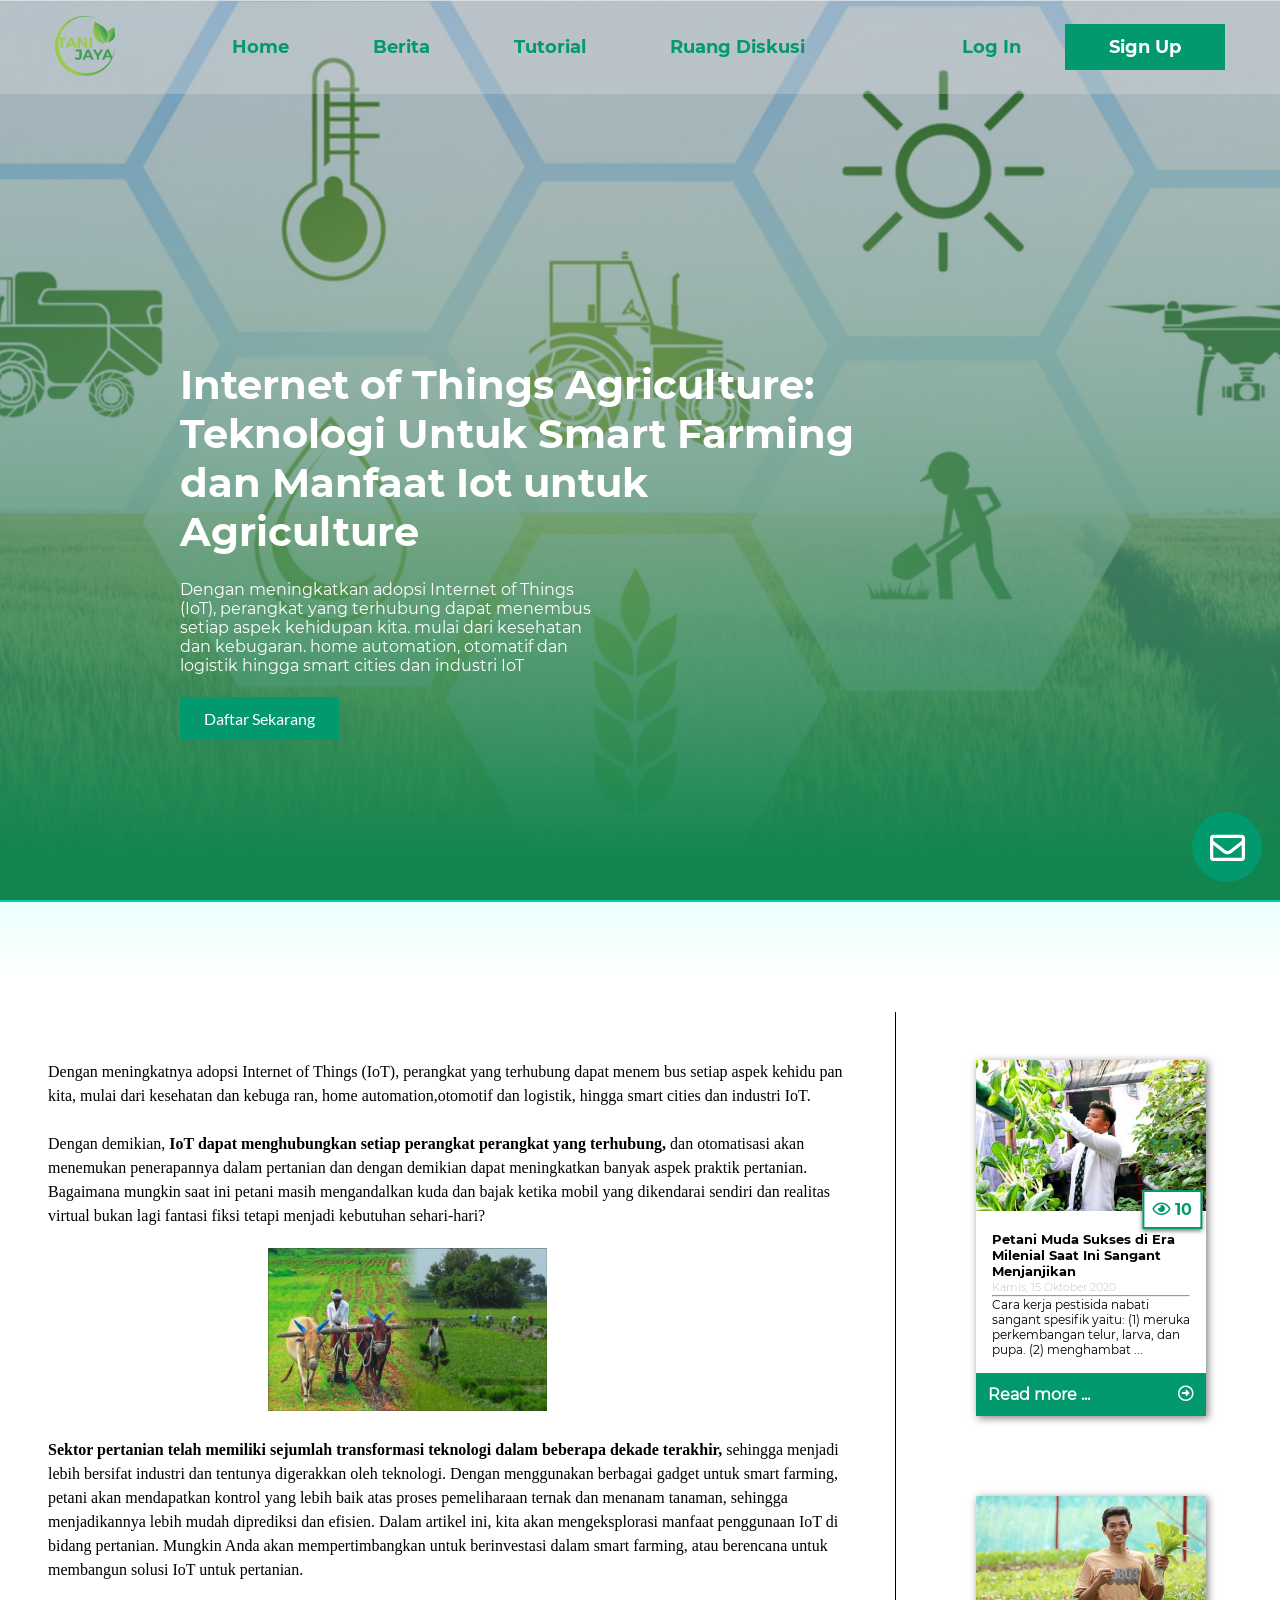
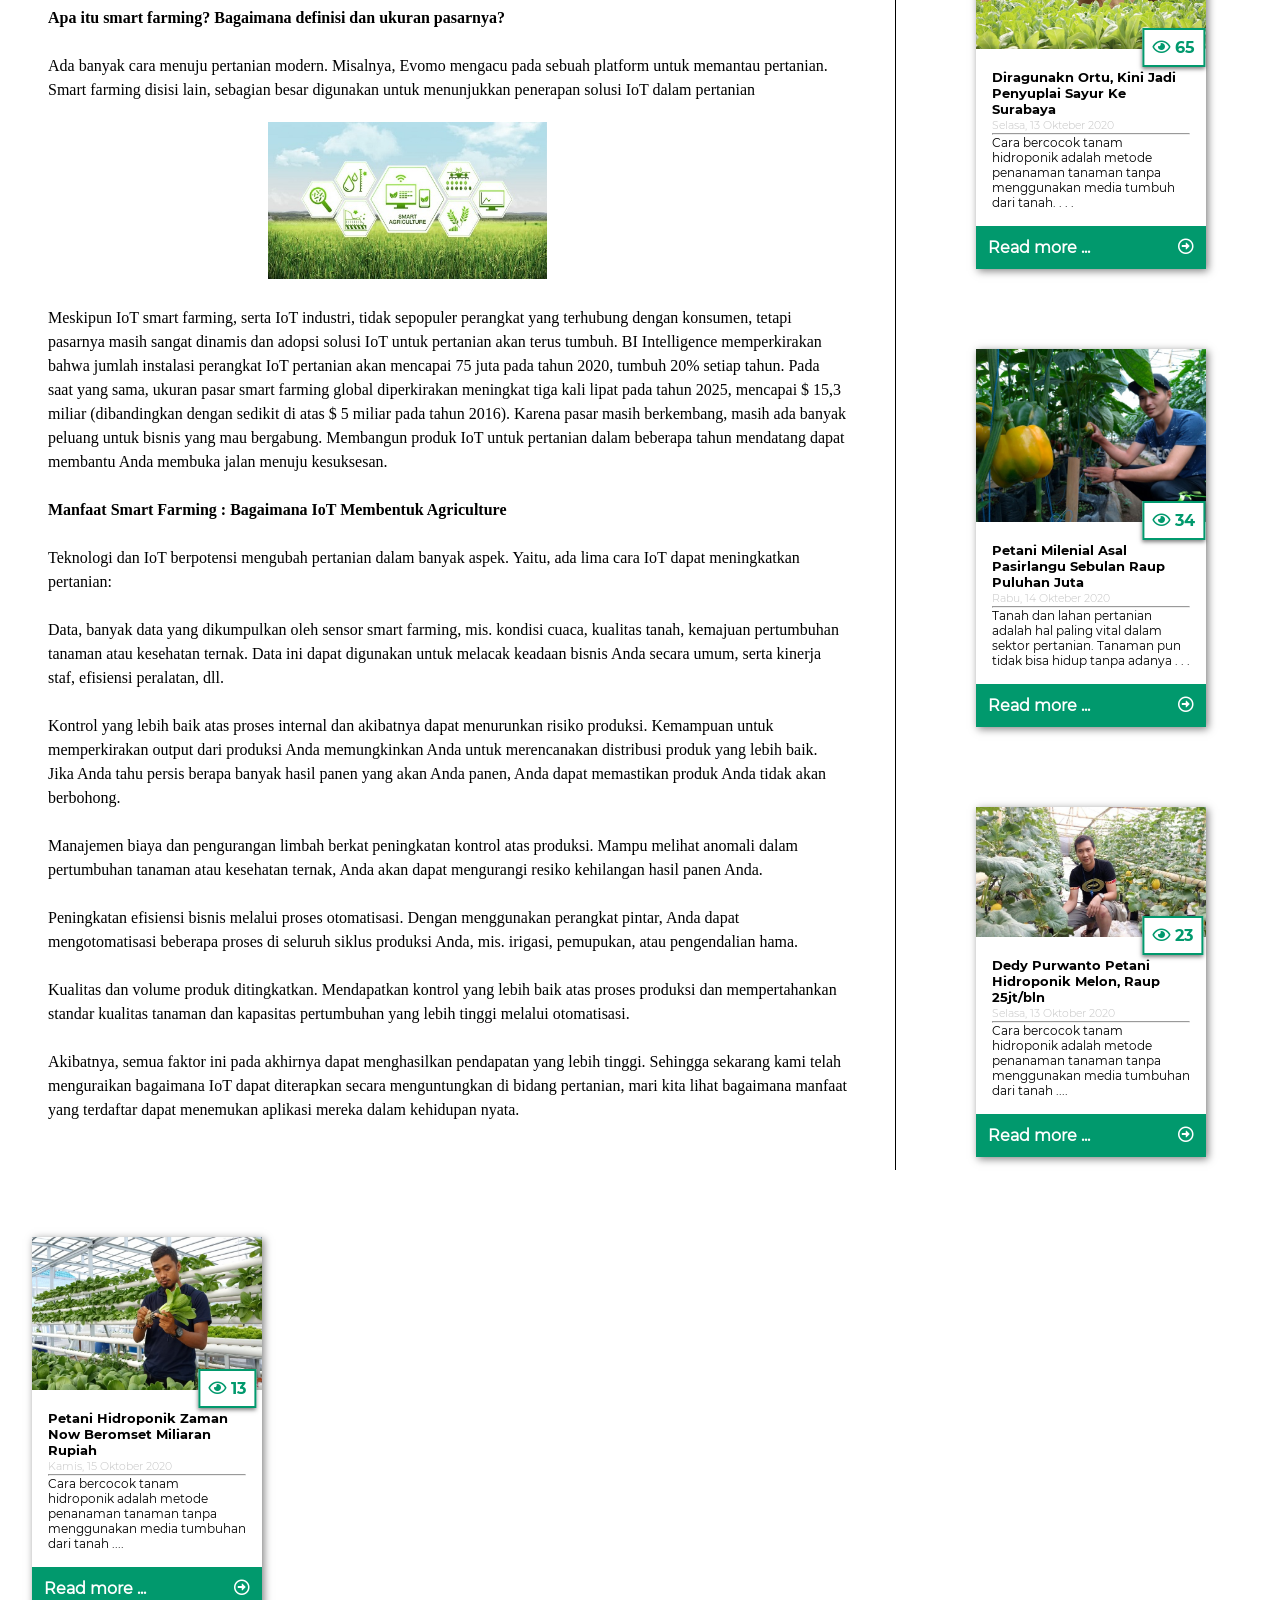
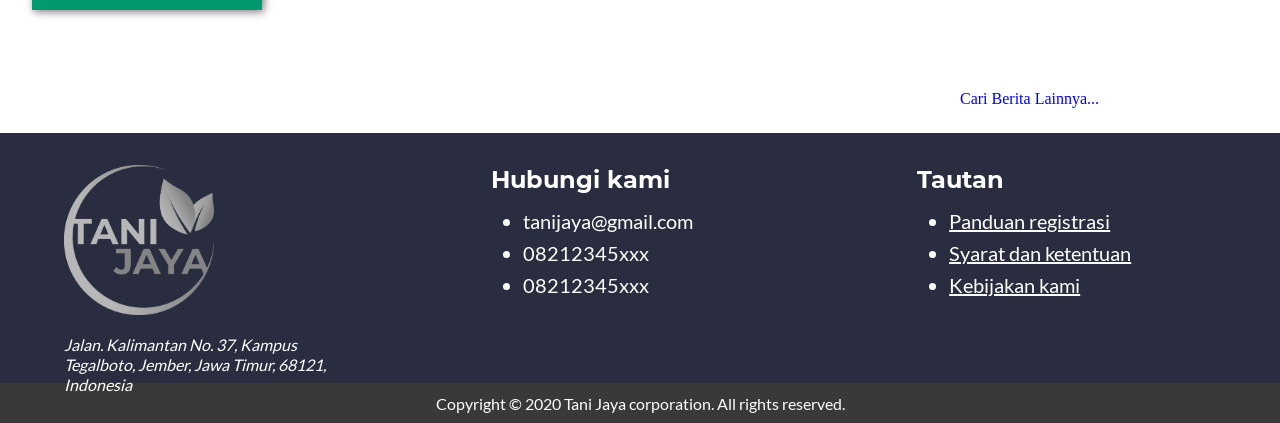
==== commit 76332344: "finishing 1" ====
--- a/berita.html
+++ b/berita.html
@@ -37,7 +37,7 @@
       </div>
     </div>
   </nav>
-
+  <a onclick="thisClicked(0)" id="feedback"><i class="far fa-envelope"></i></a>
   <div class="content_banner">
     <div class="content">
       <h1>Internet of Things Agriculture: Teknologi Untuk Smart Farming dan Manfaat Iot untuk Agriculture</h1>
@@ -49,7 +49,7 @@
       <span class="button"><a href="register.html">Daftar Sekarang</a></span>
     </div>
   </div>
-
+  <div class="garis"></div>
   <div class="content_berita">
     <p>Dengan meningkatnya adopsi Internet of Things (IoT), perangkat yang terhubung dapat menem bus setiap aspek
       kehidu pan kita, mulai dari kesehatan
@@ -293,7 +293,41 @@
       </div>
     </div>
   </div>
-
+  <!-- modalbox -->
+  <div id="popUp1" class="popUp">
+    <div class="wrap-contact100">
+      <form class="contact100-form validate-form">
+        <span class="contact100-form-title">
+          Send Us A Message
+        </span>
+
+        <div class="flex" style="margin-bottom: 1rem;">
+          <div class="send">
+            <i class="pesawat fa fa-paper-plane"></i>
+          </div>
+        </div>
+
+        <div class="wrap-input100 validate-input">
+          <input class="input100" type="text" name="email" placeholder="E-mail">
+          <span class="focus-input100"></span>
+        </div>
+
+        <div class="wrap-input100 validate-input">
+          <textarea class="input100" name="message" placeholder="Your Message"></textarea>
+          <span class="focus-input100"></span>
+        </div>
+
+        <div class="container-contact100-form-btn">
+          <button class="contact100-form-btn">
+            <span>
+              <!-- <i class="fa fa-paper-plane"></i> -->
+              Send
+            </span>
+          </button>
+        </div>
+      </form>
+    </div>
+  </div>
   <div class="footer2 flex">
     <small>Copyright © 2020 Tani Jaya corporation. All rights reserved.</small>
   </div>
--- a/css/global.css
+++ b/css/global.css
@@ -313,9 +313,7 @@
   background: var(--hijau-tua);
 }
 
-
-
-
+/* popup */
 .popUp {
   display: none;
   position: fixed;
@@ -396,7 +394,6 @@
 }
 
 
-/*---------------------------------------------*/
 input.input100 {
   height: 62px;
   padding: 0 35px 0 35px;
@@ -499,4 +496,11 @@
 
 a:focus {
   outline: none !important;
+}
+
+.garis {
+  width: 100%;
+  height: 5rem;
+  background-image: linear-gradient(#ebfffc, #fff);
+  border-top: 2px solid #00d1b2;
 }
--- a/css/berita.css
+++ b/css/berita.css
@@ -1,6 +1,6 @@
 .content_banner {
     height: 100vh;
-    background-image: url("../images/berita/jumbo2.jpg"), linear-gradient(to bottom, #38da45, #d13531);
+    background-image: url("../images/berita/beritaJumbotron.png");
     /* background-image: url("../images/berita/jumbo2.jpg"), -webkit-gradient(to bottom, #38da45, #d13531); */
     padding: 40vh 30vmax 0 20vmin;
     color: #fff;
@@ -12,13 +12,13 @@
 }
 
 .content_banner h1 {
-    font-family: "Georgia-Bold";
+    font-family: "Montserrat-Bold";
     font-size: 2.5rem;
     /* padding-bottom: 12px; */
 }
 
 .content_banner p {
-    font-family: "Lato-Regular";
+    font-family: "Montserrat-Regular";
     margin: 1.5rem 40% 1rem 0;
 }
 
@@ -122,13 +122,19 @@
 
 .berita_samping .card .read-more {
     justify-content: space-between;
-    background-color: #ccc;
+    background-color: var(--hijau-tua);
     padding: .75rem;
+    cursor: pointer;
 }
 
 .berita_samping .card .read-more h2 {
     font-size: 1rem;
     font-family: "Montserrat-Regular";
+    color: white;
+}
+
+.fa-arrow-alt-circle-right {
+    color: white;
 }
 
 .berita_samping .card .read-more {
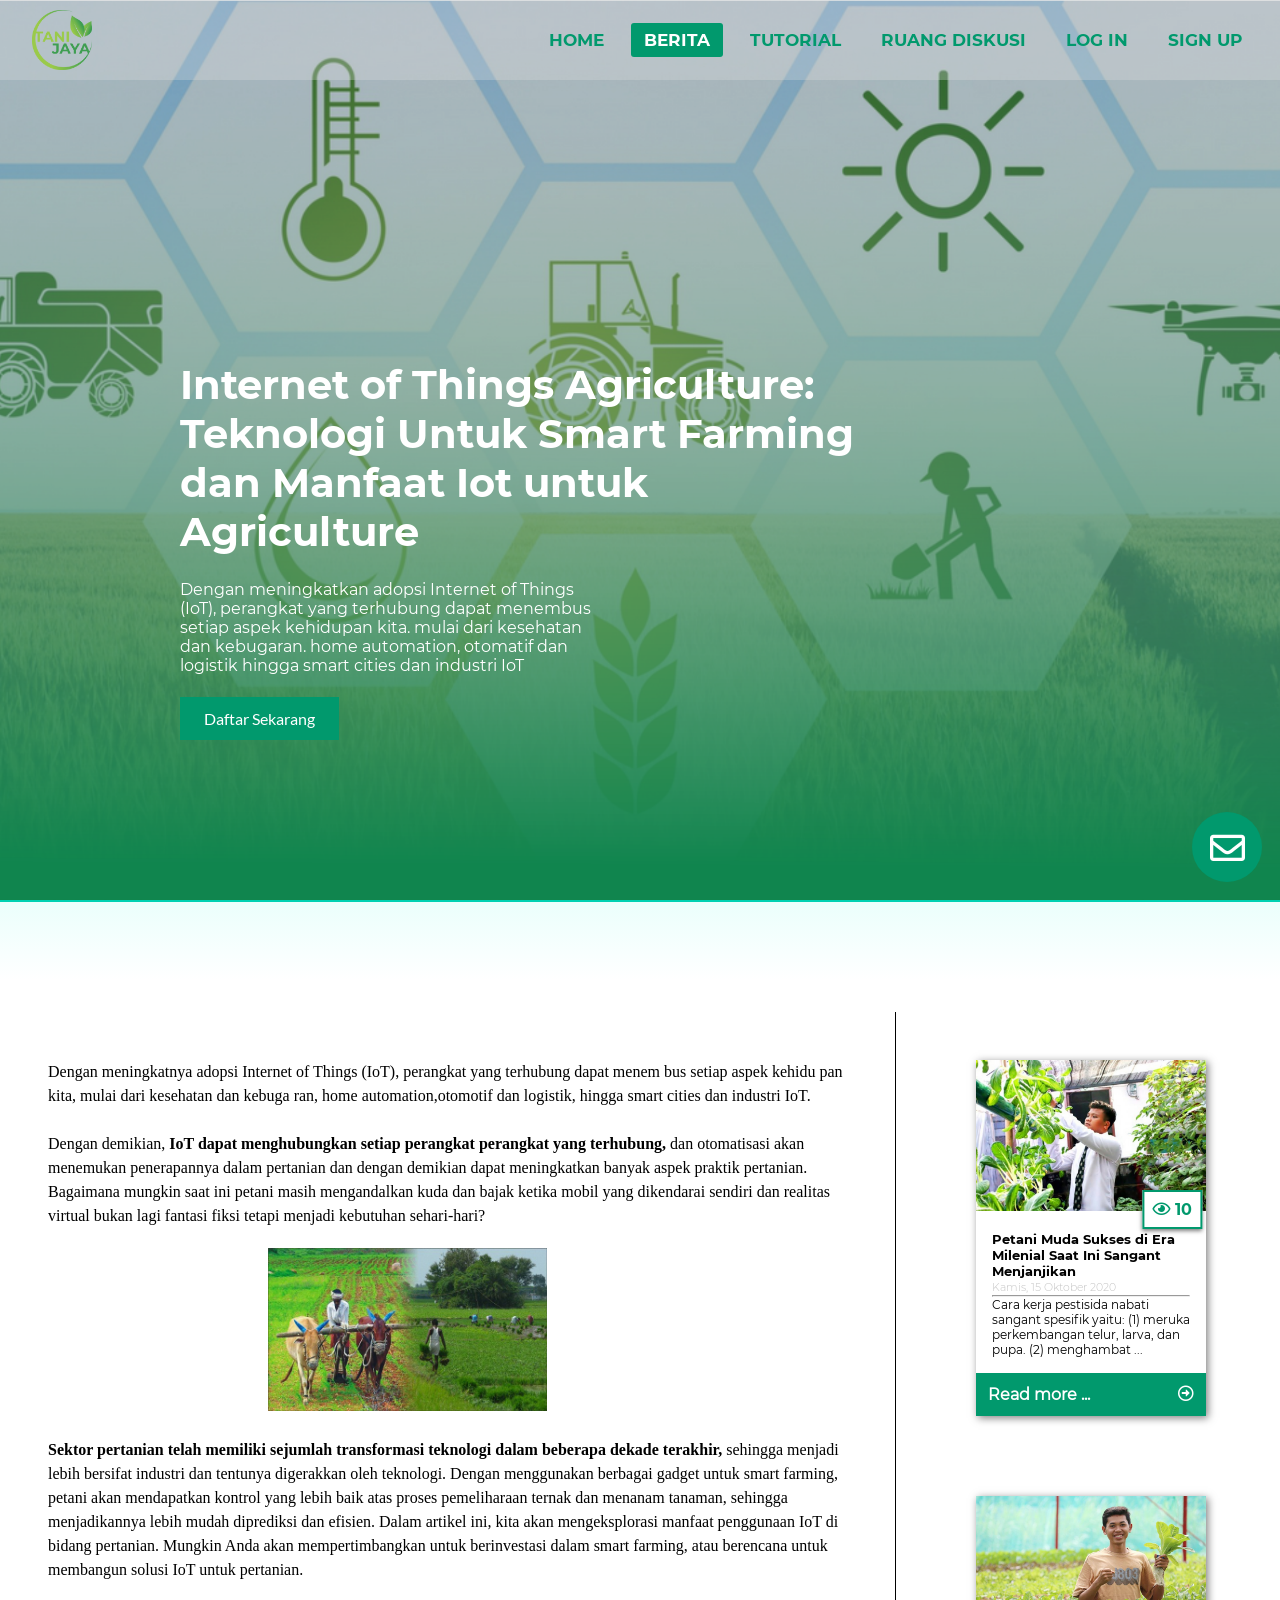
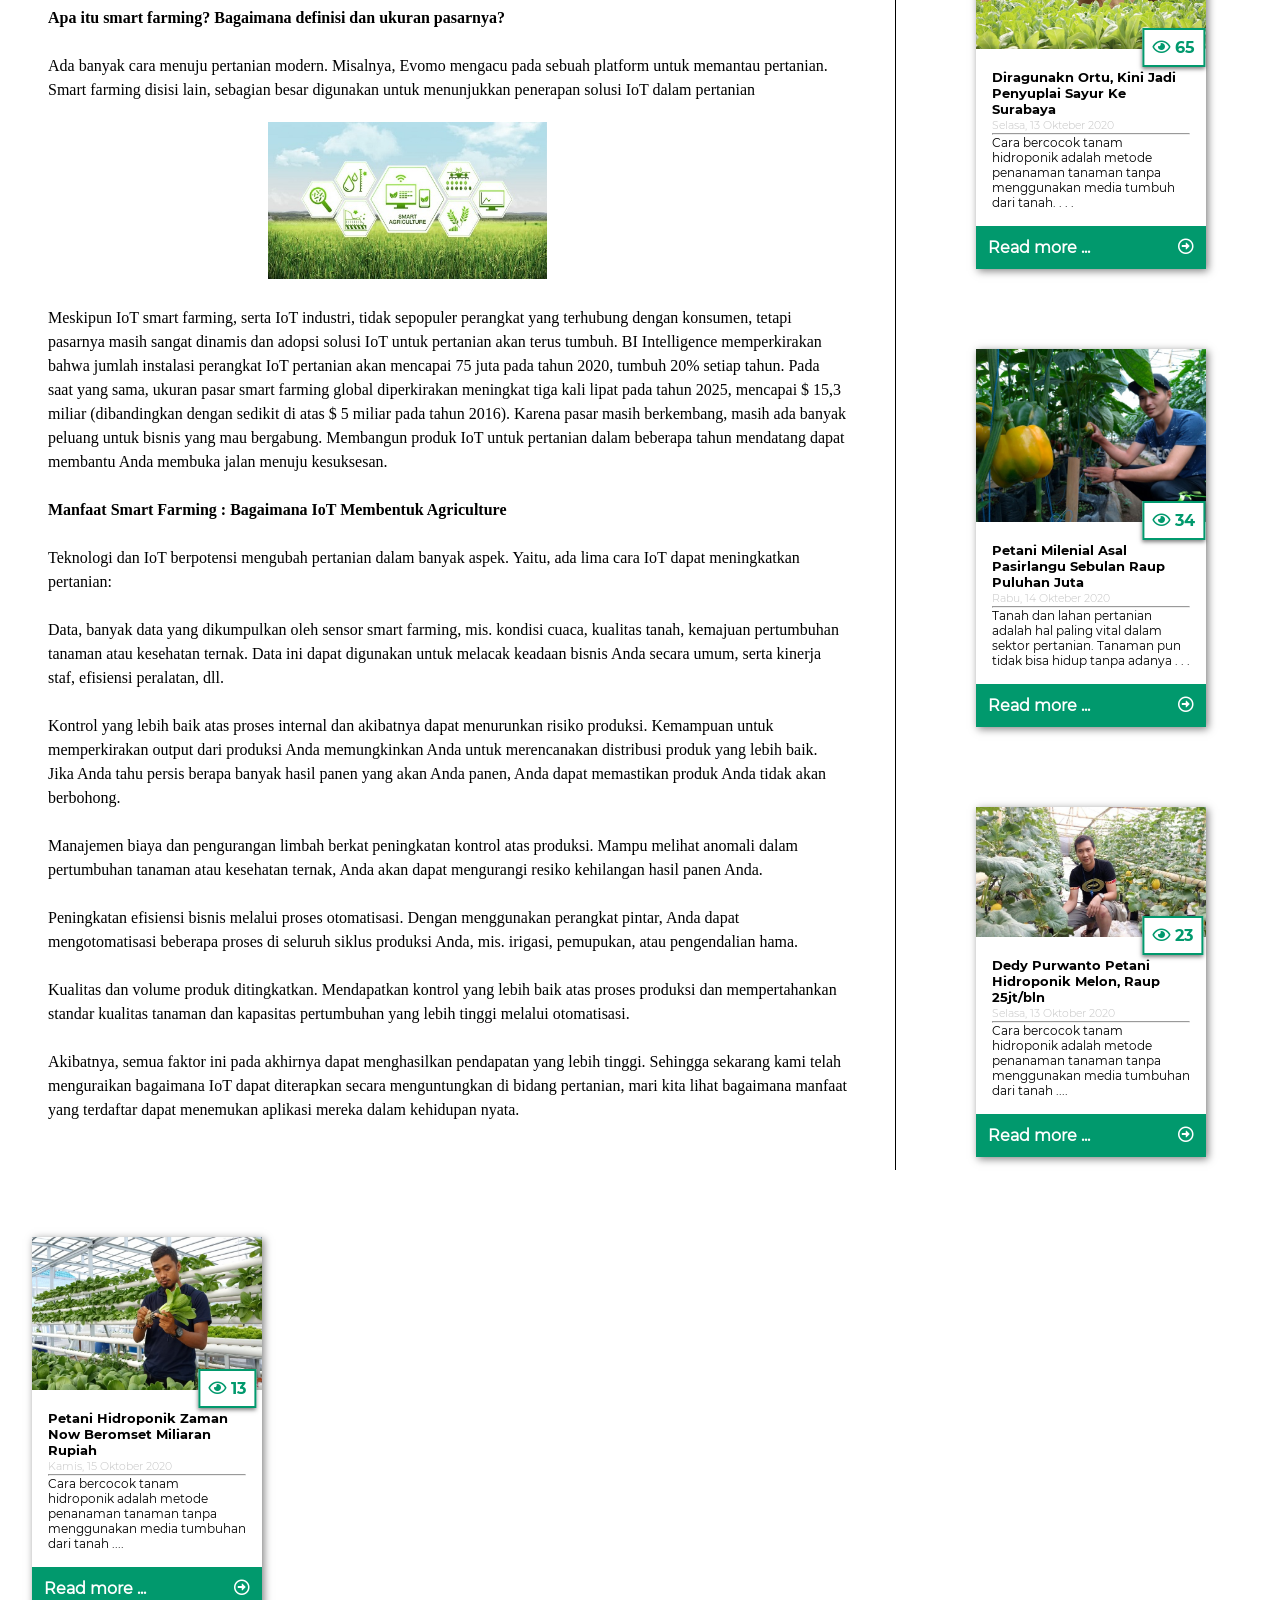
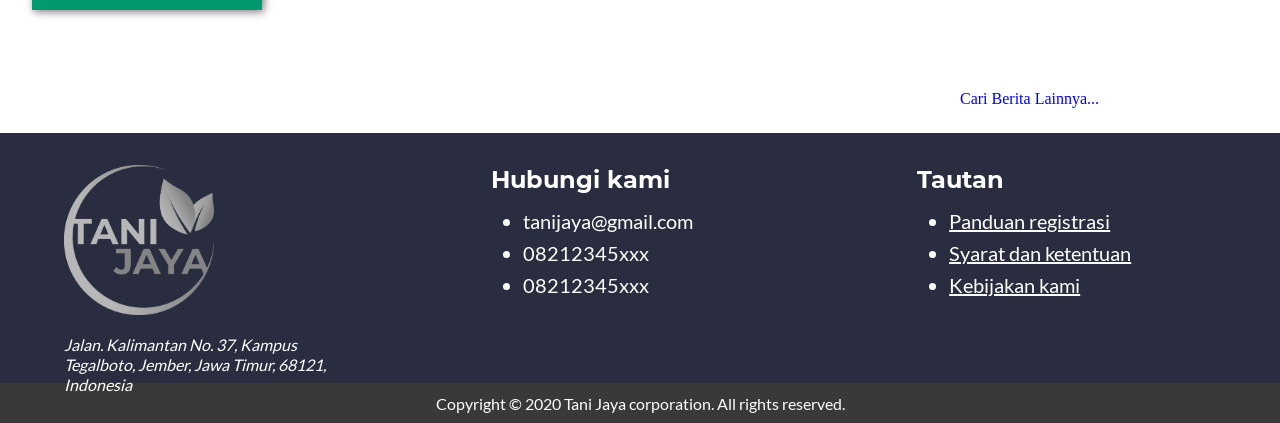
==== commit 5e8a3d36: "responsif navbar" ====
--- a/berita.html
+++ b/berita.html
@@ -15,27 +15,23 @@
 <body>
 
   <nav id="myNav">
-    <div class="container">
-      <div class="logo">
-        <a href="index.html">
-          <img src="images/LOGO.png" alt="">
-        </a>
-      </div>
-      <div class="fitur">
-        <ul>
-          <li><a href="index.html">Home</a></li>
-          <li><a href="berita.html">Berita</a></li>
-          <li><a href="tutorial.html">Tutorial</a></li>
-          <li><a href="ruangDiskusi.html">Ruang Diskusi</a></li>
-        </ul>
-      </div>
-      <div class="login">
-        <ul>
-          <li class="buton"><a href="login.html">Log In</a></li>
-          <li class="button"><a href="register.html">Sign Up</a></li>
-        </ul>
-      </div>
-    </div>
+    <input type="checkbox" id="check">
+    <label for="check" class="checkbtn">
+      <i class="fas fa-bars"></i>
+    </label>
+    <label class="logo">
+      <a href="index.html">
+        <img src="images/LOGO.png" alt="">
+      </a>
+    </label>
+    <ul>
+      <li><a href="index.html">Home</a></li>
+      <li><a class="active" href="berita.html">Berita</a></li>
+      <li><a href="tutorial.html">Tutorial</a></li>
+      <li><a href="ruangDiskusi.html">Ruang Diskusi</a></li>
+      <li class="buton"><a href="login.html">Log In</a></li>
+      <li class="button"><a href="register.html">Sign Up</a></li>
+    </ul>
   </nav>
   <a onclick="thisClicked(0)" id="feedback"><i class="far fa-envelope"></i></a>
   <div class="content_banner">
@@ -331,8 +327,8 @@
   <div class="footer2 flex">
     <small>Copyright © 2020 Tani Jaya corporation. All rights reserved.</small>
   </div>
-  <script src="/js/jquery.js"></script>
-  <script src="/js/global.js"></script>
+  <script src="js/jquery.js"></script>
+  <script src="js/global.js"></script>
 </body>
 
 </html>
--- a/css/global.css
+++ b/css/global.css
@@ -16,80 +16,10 @@
 
 
 /* NAVBAR */
-nav {
-  width: 100%;
-  background: rgba(248, 249, 250, 0);
-  position: fixed;
-  z-index: 9999;
-  transition: 1s;
-  /* color: white; */
-}
-
 .scrollNav {
   background: rgb(226 229 231);
 }
 
-nav .container {
-  display: flex;
-  justify-content: space-around;
-  width: 100%;
-  padding: 1rem;
-  background: rgba(225, 225, 225, .3);
-}
-
-.logo {
-  height: 60px;
-  width: 60px;
-}
-
-.logo img {
-  height: 100%;
-  width: 100%;
-}
-
-.fitur ul,
-.login ul {
-  margin: 0 auto;
-  padding: 0;
-}
-
-.fitur ul li,
-.login ul li {
-  list-style: none;
-  display: inline-block;
-  padding: 20px;
-  transition: .5s;
-}
-
-.fitur ul li a:hover {
-  background: var(--hijau-tua);
-  color: #fff;
-}
-
-.fitur ul li a,
-.login ul li a {
-  text-decoration: none;
-  color: var(--hijau-tua);
-  font-size: large;
-  /* text-shadow: 0 0 5px rgba(255, 255, 255, 1); */
-  padding: 20px;
-  font-family: "Montserrat-Bold";
-  transition: 0.2s;
-}
-
-.login ul li a:hover {
-  border-bottom: 3px solid var(--hijau-tua);
-}
-
-.login .button {
-  padding: 12px 24px;
-  background: var(--hijau-tua);
-  color: #fff;
-}
-
-.login .button a {
-  color: #fff;
-}
 
 /* FOOTER */
 .footer1 {
@@ -234,7 +164,7 @@
 }
 
 #feedback {
-  z-index: 99999999;
+  z-index: 2;
   position: fixed;
   bottom: 2vmin;
   right: 2vmin;
@@ -503,4 +433,115 @@
   height: 5rem;
   background-image: linear-gradient(#ebfffc, #fff);
   border-top: 2px solid #00d1b2;
+}
+
+
+/* NAVBAR */
+nav {
+  height: 80px;
+  width: 100%;
+  background: rgba(225, 225, 225, .3);
+  position: fixed;
+  z-index: 9999;
+  transition: 1s;
+}
+
+label.logo img {
+  height: 60px;
+  width: 60px;
+  margin: 10px 2rem;
+}
+
+nav ul {
+  float: right;
+  margin-right: 20px;
+}
+
+nav ul li {
+  display: inline-block;
+  line-height: 80px;
+  margin: 0 5px;
+}
+
+nav ul li a {
+  color: var(--hijau-tua);
+  font-size: 17px;
+  padding: 7px 13px;
+  border-radius: 3px;
+  text-transform: uppercase;
+  font-family: "Montserrat-Bold";
+}
+
+nav ul li a.active,
+nav ul li a:hover {
+  background: var(--hijau-tua);
+  transition: 0.5s;
+  color: white;
+}
+
+.checkbtn {
+  font-size: 30px;
+  color: white;
+  float: right;
+  line-height: 80px;
+  margin-right: 40px;
+  cursor: pointer;
+  display: none;
+}
+
+/* .buton {
+  border-bottom: 3px solid var(--hijau-tua);
+} */
+
+#check {
+  display: none;
+}
+
+@media (max-width: 952px) {
+  label.logo {
+    font-size: 30px;
+    padding-left: 50px;
+  }
+
+  nav ul li a {
+    font-size: 16px;
+    color: white;
+  }
+}
+
+@media (max-width: 858px) {
+  .checkbtn {
+    display: block;
+  }
+
+  ul {
+    position: fixed;
+    width: 100%;
+    height: 100vh;
+    background: var(--hijau-tua);
+    top: 80px;
+    left: -100%;
+    text-align: center;
+    transition: all 0.5s;
+  }
+
+  nav ul li {
+    display: block;
+    margin: 50px 0;
+    line-height: 30px;
+  }
+
+  nav ul li a {
+    font-size: 20px;
+  }
+
+  nav ul li a:hover,
+  nav ul li a.active {
+    background: none;
+    color: var(--hijau-muda);
+  }
+
+  #check:checked~ul {
+    left: 0;
+  }
 }
